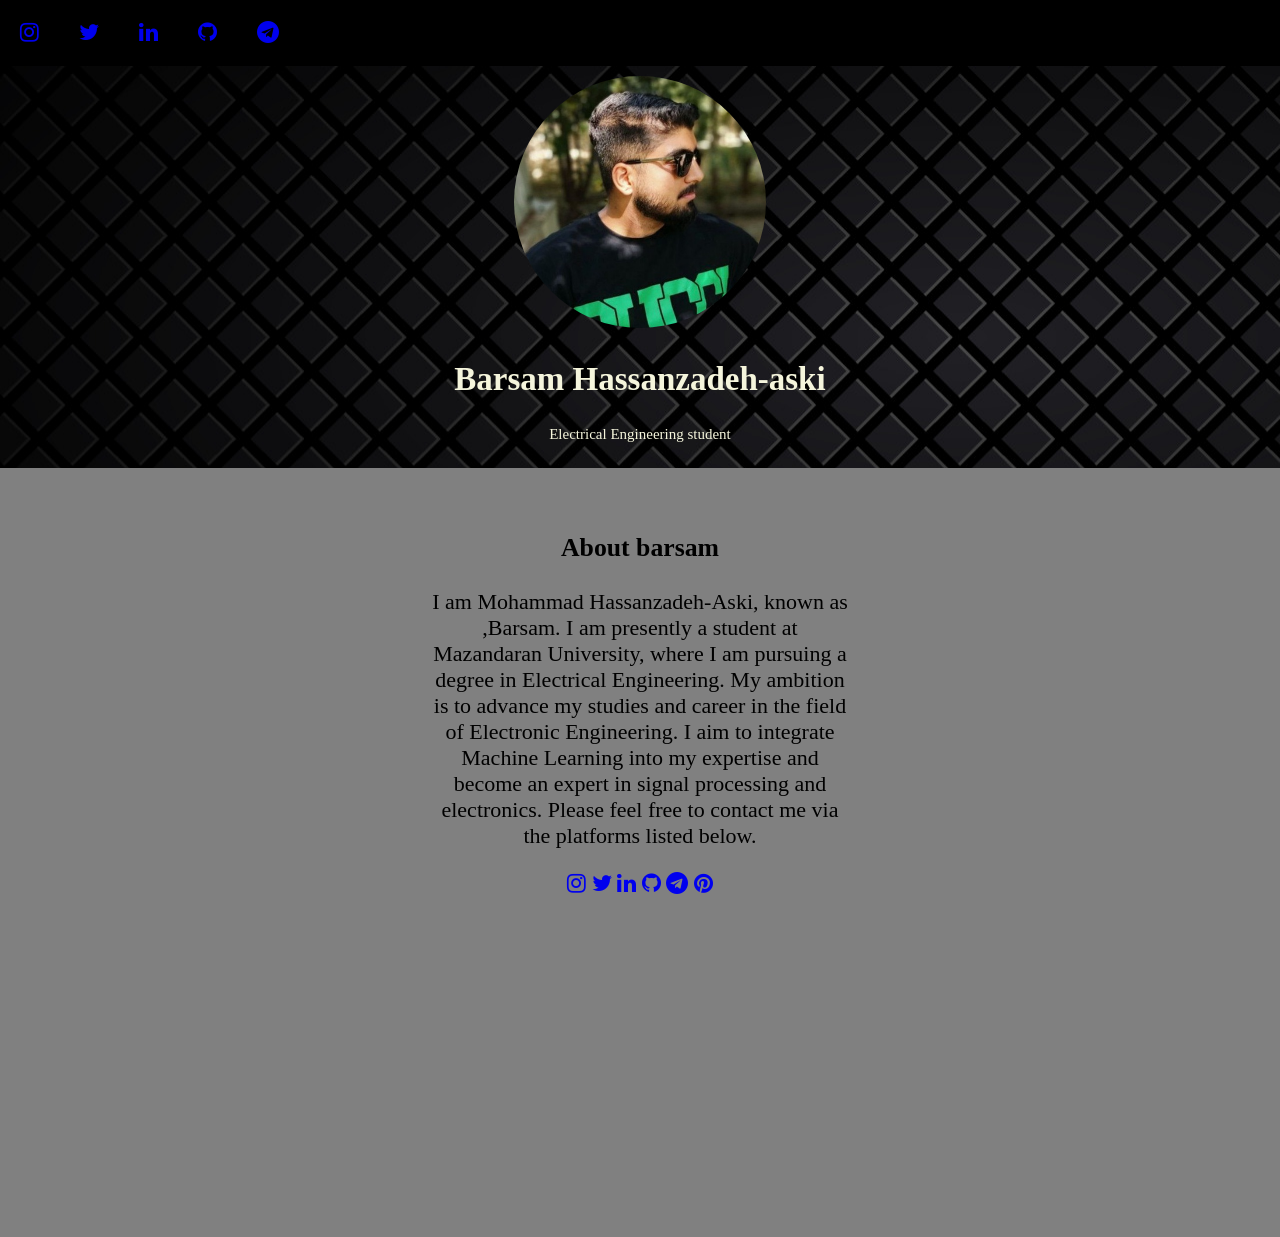
==== index.html @ d4b75e24 "ss ss" ====
<!DOCTYPE html>
<html lang="en">
<head>
    <link rel="icon" type="image/x-icon" href="icon3.jfif">
    <link rel="stylesheet" href="https://fonts.googleapis.com/css?family=Sofia">
    <link rel="stylesheet" href="https://cdnjs.cloudflare.com/ajax/libs/font-awesome/4.7.0/css/font-awesome.min.css">
    <link rel="stylesheet" href="index.css">
    <meta charset="UTF-8">
    <meta name="viewport" content="width=device-width, initial-scale=1.0">
    <title>Bwar3am</title>
</head>
<body>

    <div class="navbar">
        <a href="https://www.instagram.com/barsam.h.aski?utm_source=qr&igsh=MXZ0NzA5a3V0dzdvZQ=="><i class="fa fa-instagram"></i></a>
        <a href="https://x.com/AskiBarsam?t=YHmvBXJmdjPkg-HJ4dmlfQ&s=03"><i class="fa fa-twitter"></i></a>
        <a href="https://www.linkedin.com/in/barsam-hassanzadeh-askii?utm_source=share&utm_campaign=share_via&utm_content=profile&utm_medium=android_app"><i class="fa fa-linkedin"></i></a>
        <a href="https://github.com/Bwar3am"><i class="fa fa-github"></i></a>
        <a href=" https://t.me/Bwar3am"><i class="fa fa-telegram"></i></a>
        <a href=" https://t.me/Bwar3am"><i class="fa fa-gmail"></i></a>
    </div>
    
    <div class="header">
        <img src="Bwar3am.jpg" alt="">
        <div class="text">
            <h2>Barsam Hassanzadeh-aski</h2>
            <p>Electrical Engineering student
            </p>
            
        </div>
    </div>

    <div class="flex-container">
        <div>
            <h3>About barsam</h3>
        
            <p>I am Mohammad Hassanzadeh-Aski, known as ,Barsam. I am presently a student at Mazandaran University, where I am pursuing a degree in Electrical Engineering. My ambition is to advance my studies and career in the field of Electronic Engineering. I aim to integrate Machine Learning into my expertise and become an expert in signal processing and electronics. Please feel free to contact me via the platforms listed below.</p>
            
            <div>
                <a href="https://www.instagram.com/barsam.h.aski?utm_source=qr&igsh=MXZ0NzA5a3V0dzdvZQ=="><i class="fa fa-instagram"></i></a>
                <a href="https://x.com/AskiBarsam?t=YHmvBXJmdjPkg-HJ4dmlfQ&s=03"><i class="fa fa-twitter"></i></a>
                <a href="https://www.linkedin.com/in/barsam-hassanzadeh-askii?utm_source=share&utm_campaign=share_via&utm_content=profile&utm_medium=android_app"><i class="fa fa-linkedin"></i></a>
                <a href="https://github.com/Bwar3am"><i class="fa fa-github"></i></a>
                <a href=" https://t.me/Bwar3am"><i class="fa fa-telegram"></i></a>
                <a href=" https://t.me/Bwar3am"><i class="fa fa-pinterest"></i></a>
            </div>
        </div>
                   
    </div>


    <!-- <div class="footer">
        <div>
            <a href="https://www.instagram.com/barsam.h.aski?utm_source=qr&igsh=MXZ0NzA5a3V0dzdvZQ=="><i class="fa fa-instagram"></i></a>
            <a href="https://x.com/AskiBarsam?t=YHmvBXJmdjPkg-HJ4dmlfQ&s=03"><i class="fa fa-twitter"></i></a>
            <a href="https://www.linkedin.com/in/barsam-hassanzadeh-askii?utm_source=share&utm_campaign=share_via&utm_content=profile&utm_medium=android_app"><i class="fa fa-linkedin"></i></a>
            <a href="https://github.com/Bwar3am"><i class="fa fa-github"></i></a>
            <a href=" https://t.me/Bwar3am"><i class="fa fa-telegram"></i></a>
            <a href=" https://t.me/Bwar3am"><i class="fa fa-pinterest"></i></a>
        </div>
    </div> -->
   

 
</body>
</html>
---- index.css ----
* {
    box-sizing: border-box;
}

body {
    font-family: 'Bebas Neue';font-size: 22px;
    display: flex;
    margin: 0;
    flex-direction: column;
}

.navbar{
    display: flex;
    background-color: black;
}


.navbar a{
    padding: 20px;
}

.navbar a:hover{
    background-color:rgb(0, 8, 14);
    color: rgb(0, 255, 4);
}



.header{
    text-align: center;
    background-color: rgb(14, 14, 14);
    color: beige;
    padding: 10px;
    background-image: url("dark.jpg");
}

.header p{
    font-size: 15px;
}

.header img{
    border-radius: 50%;
    width: 20%;
}


.flex-container {

    flex: 100%;
    display: flex;
    justify-content: center;
    background-color: gray;
    padding-bottom: 300px;
}

.flex-container > div {
    margin: 40px;
    text-align: center;
    width: 33.33%;
    
    
}

/* .footer{
    text-align: center;
    background-color: black;
    color: antiquewhite;
    margin: 0;
    padding: 20px;

    
} 


.footer a{
    padding: 20px;
    margin: 0;
}


.footer a:hover{
    background-color:rgb(0, 8, 14);
    color: rgb(0, 255, 4);
} */
/* 
.footer {
    flex-direction: row;
    padding: 5px;
    text-align: center;
    background-color: black;

}

.footer h5{
    color: aliceblue;
} */

.footer{
    flex-direction: row-reverse;
}

.footer a:hover{
    background-color:rgb(0, 8, 14);
    color: rgb(0, 255, 4);
}

@media screen and (max-width: 700px) {
    .flex-container{   
      flex-direction: row;
    }
    .navbar a{
        padding:5px ;
    }

    .navbar{
        padding: 5px;
    }

    .flex-container p {
        font-size: 9px;
    }
    .flex-container h3{
        font-size: 11px;
    }
    .flex-container a{
        font-size: 7px;
    }
    .header h2{
        font-size: 10px;
    }
    .header p{
        font-size: 8px;
    }
    .navbar a{
        font-size: 7px;
    }
    .header img{
        background-size: auto;
    }



   

}
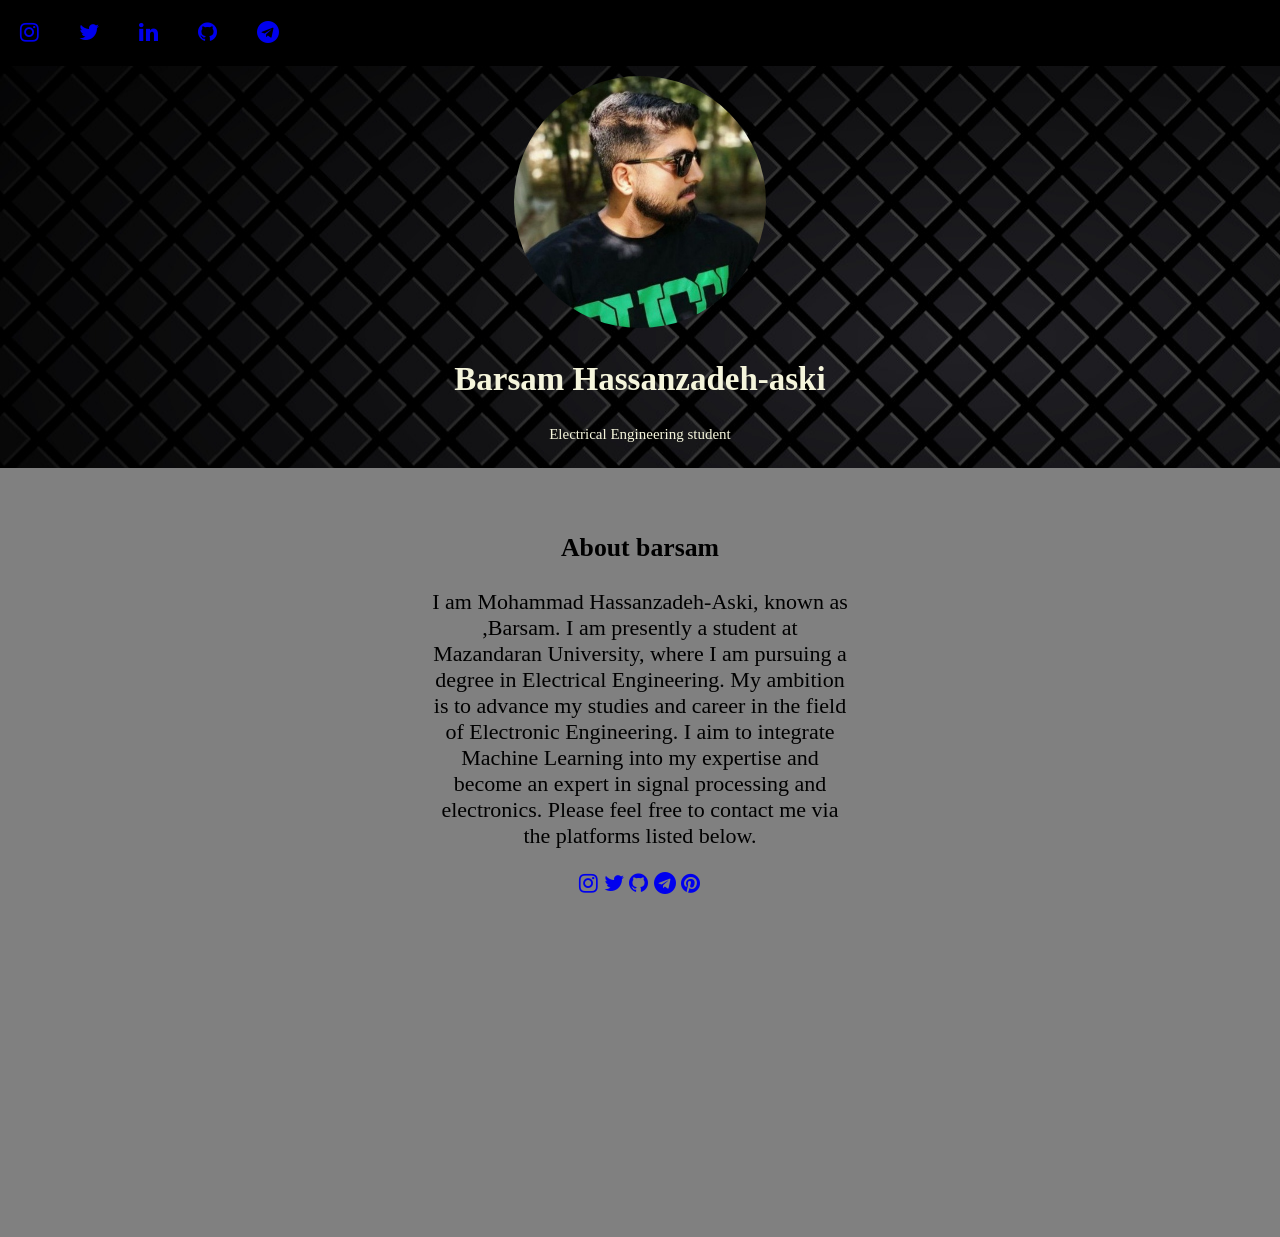
==== commit 23078fb1: "Update index.html" ====
--- a/index.html
+++ b/index.html
@@ -14,7 +14,7 @@
     <div class="navbar">
         <a href="https://www.instagram.com/barsam.h.aski?utm_source=qr&igsh=MXZ0NzA5a3V0dzdvZQ=="><i class="fa fa-instagram"></i></a>
         <a href="https://x.com/AskiBarsam?t=YHmvBXJmdjPkg-HJ4dmlfQ&s=03"><i class="fa fa-twitter"></i></a>
-        <a href="https://www.linkedin.com/in/barsam-hassanzadeh-askii?utm_source=share&utm_campaign=share_via&utm_content=profile&utm_medium=android_app"><i class="fa fa-linkedin"></i></a>
+        <a href="www.linkedin.com/in/barsam-hassanzadeh-askii"><i class="fa fa-linkedin"></i></a>
         <a href="https://github.com/Bwar3am"><i class="fa fa-github"></i></a>
         <a href=" https://t.me/Bwar3am"><i class="fa fa-telegram"></i></a>
         <a href=" https://t.me/Bwar3am"><i class="fa fa-gmail"></i></a>
@@ -39,7 +39,7 @@
             <div>
                 <a href="https://www.instagram.com/barsam.h.aski?utm_source=qr&igsh=MXZ0NzA5a3V0dzdvZQ=="><i class="fa fa-instagram"></i></a>
                 <a href="https://x.com/AskiBarsam?t=YHmvBXJmdjPkg-HJ4dmlfQ&s=03"><i class="fa fa-twitter"></i></a>
-                <a href="https://www.linkedin.com/in/barsam-hassanzadeh-askii?utm_source=share&utm_campaign=share_via&utm_content=profile&utm_medium=android_app"><i class="fa fa-linkedin"></i></a>
+                <a href="https://www.linkedin.com/in/barsam-hassanzadeh-askii><i class="fa fa-linkedin"></i></a>
                 <a href="https://github.com/Bwar3am"><i class="fa fa-github"></i></a>
                 <a href=" https://t.me/Bwar3am"><i class="fa fa-telegram"></i></a>
                 <a href=" https://t.me/Bwar3am"><i class="fa fa-pinterest"></i></a>
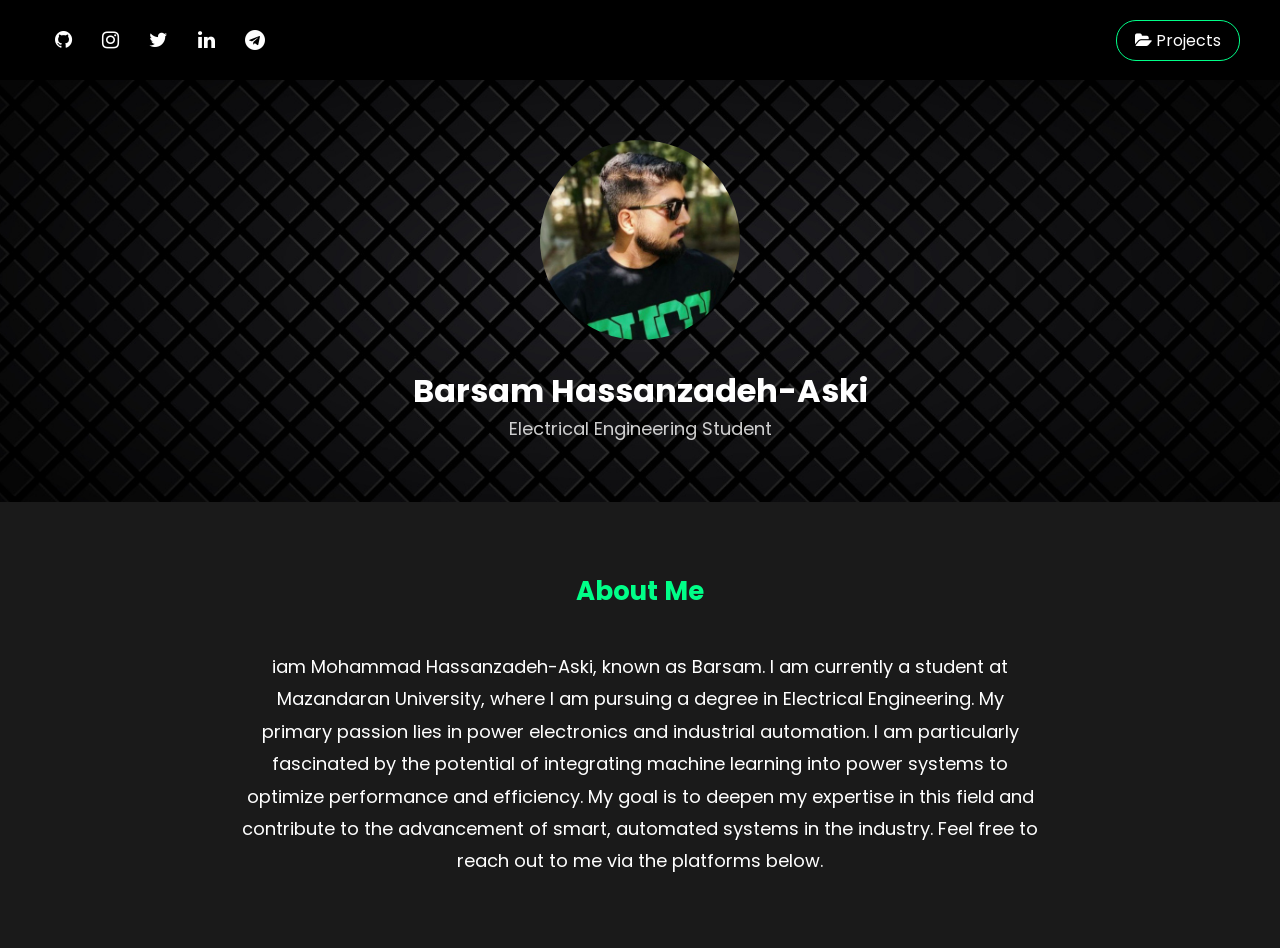
==== commit 2ed71d12: "the webpage was updated the webpage was updated" ====
--- a/index.html
+++ b/index.html
@@ -1,66 +1,61 @@
 <!DOCTYPE html>
 <html lang="en">
 <head>
-    <link rel="icon" type="image/x-icon" href="icon3.jfif">
-    <link rel="stylesheet" href="https://fonts.googleapis.com/css?family=Sofia">
+    <meta charset="UTF-8">
+    <title>Barsam | Portfolio</title>
+    <meta name="viewport" content="width=device-width, initial-scale=1.0">
+    <meta name="viewport" content="width=device-width, initial-scale=1.0">
+
+    <!-- Google Font -->
+    <link rel="stylesheet" href="https://fonts.googleapis.com/css?family=Poppins">
+
+    <!-- Font Awesome -->
     <link rel="stylesheet" href="https://cdnjs.cloudflare.com/ajax/libs/font-awesome/4.7.0/css/font-awesome.min.css">
-    <link rel="stylesheet" href="index.css">
-    <meta charset="UTF-8">
-    <meta name="viewport" content="width=device-width, initial-scale=1.0">
-    <title>Bwar3am</title>
+
+    <!-- CSS -->
+    <link rel="stylesheet" href="style.css">
 </head>
 <body>
 
+    <!-- Navbar -->
     <div class="navbar">
-        <a href="https://www.instagram.com/barsam.h.aski?utm_source=qr&igsh=MXZ0NzA5a3V0dzdvZQ=="><i class="fa fa-instagram"></i></a>
-        <a href="https://x.com/AskiBarsam?t=YHmvBXJmdjPkg-HJ4dmlfQ&s=03"><i class="fa fa-twitter"></i></a>
-        <a href="www.linkedin.com/in/barsam-hassanzadeh-askii"><i class="fa fa-linkedin"></i></a>
-        <a href="https://github.com/Bwar3am"><i class="fa fa-github"></i></a>
-        <a href=" https://t.me/Bwar3am"><i class="fa fa-telegram"></i></a>
-        <a href=" https://t.me/Bwar3am"><i class="fa fa-gmail"></i></a>
-    </div>
-    
-    <div class="header">
-        <img src="Bwar3am.jpg" alt="">
-        <div class="text">
-            <h2>Barsam Hassanzadeh-aski</h2>
-            <p>Electrical Engineering student
-            </p>
-            
+        <div class="nav-left">
+            <a href="https://github.com/Bwar3am"><i class="fa fa-github"></i></a>
+            <a href="https://www.instagram.com/barsam.h.aski"><i class="fa fa-instagram"></i></a>
+            <a href="https://x.com/AskiBarsam"><i class="fa fa-twitter"></i></a>
+            <a href="https://www.linkedin.com/in/barsam-hassanzadeh-askii"><i class="fa fa-linkedin"></i></a>
+            <a href="https://t.me/Bwar3am"><i class="fa fa-telegram"></i></a>
+        </div>
+
+        <!-- Projects Icon (سمت راست) -->
+        <div class="nav-right">
+            <a href="projects.html" class="projects-btn">
+                <i class="fa fa-folder-open"></i> Projects
+            </a>
         </div>
     </div>
 
-    <div class="flex-container">
-        <div>
-            <h3>About barsam</h3>
-        
-            <p>I am Mohammad Hassanzadeh-Aski, known as ,Barsam. I am presently a student at Mazandaran University, where I am pursuing a degree in Electrical Engineering. My ambition is to advance my studies and career in the field of Electronic Engineering. I aim to integrate Machine Learning into my expertise and become an expert in signal processing and electronics. Please feel free to contact me via the platforms listed below.</p>
-            
-            <div>
-                <a href="https://www.instagram.com/barsam.h.aski?utm_source=qr&igsh=MXZ0NzA5a3V0dzdvZQ=="><i class="fa fa-instagram"></i></a>
-                <a href="https://x.com/AskiBarsam?t=YHmvBXJmdjPkg-HJ4dmlfQ&s=03"><i class="fa fa-twitter"></i></a>
-                <a href="https://www.linkedin.com/in/barsam-hassanzadeh-askii><i class="fa fa-linkedin"></i></a>
-                <a href="https://github.com/Bwar3am"><i class="fa fa-github"></i></a>
-                <a href=" https://t.me/Bwar3am"><i class="fa fa-telegram"></i></a>
-                <a href=" https://t.me/Bwar3am"><i class="fa fa-pinterest"></i></a>
-            </div>
-        </div>
-                   
+    <!-- Header -->
+    <div class="header">
+        <img src="Bwar3am.jpg" alt="Barsam">
+        <h2>Barsam Hassanzadeh-Aski</h2>
+        <p>Electrical Engineering Student</p>
     </div>
 
+    <!-- About Section -->
+    <div class="about">
+        <h3>About Me</h3>
+        <p>
+            
 
-    <!-- <div class="footer">
-        <div>
-            <a href="https://www.instagram.com/barsam.h.aski?utm_source=qr&igsh=MXZ0NzA5a3V0dzdvZQ=="><i class="fa fa-instagram"></i></a>
-            <a href="https://x.com/AskiBarsam?t=YHmvBXJmdjPkg-HJ4dmlfQ&s=03"><i class="fa fa-twitter"></i></a>
-            <a href="https://www.linkedin.com/in/barsam-hassanzadeh-askii?utm_source=share&utm_campaign=share_via&utm_content=profile&utm_medium=android_app"><i class="fa fa-linkedin"></i></a>
-            <a href="https://github.com/Bwar3am"><i class="fa fa-github"></i></a>
-            <a href=" https://t.me/Bwar3am"><i class="fa fa-telegram"></i></a>
-            <a href=" https://t.me/Bwar3am"><i class="fa fa-pinterest"></i></a>
-        </div>
-    </div> -->
-   
 
- 
+         iam Mohammad Hassanzadeh-Aski, known as Barsam. I am currently a student at Mazandaran University, where I am pursuing a degree in Electrical Engineering. My primary passion lies in power electronics and industrial automation. I am particularly fascinated by the potential of integrating machine learning into power systems to optimize performance and efficiency. My goal is to deepen my expertise in this field and contribute to the advancement of smart, automated systems in the industry. Feel free to reach out to me via the platforms below.
+
+
+
+
+        </p>
+    </div>
+
 </body>
-</html>
+</html>
--- a/style.css
+++ b/style.css
@@ -0,0 +1,275 @@
+/* ================= GLOBAL RESET ================= */
+/* Remove default margins and paddings, set box-sizing to border-box for all elements */
+* {
+    box-sizing: border-box;
+    margin: 0;
+    padding: 0;
+}
+
+/* ================= BODY STYLES ================= */
+/* Set dark background and white text with Poppins font */
+body {
+    font-family: 'Poppins', sans-serif;
+    background-color: #111;
+    color: white;
+}
+
+/* ================= NAVBAR STYLES ================= */
+/* Flex container for navigation bar with black background */
+.navbar {
+    display: flex;
+    justify-content: space-between;
+    align-items: center;
+    background-color: #000;
+    padding: 15px 40px;
+    flex-wrap: wrap;
+}
+
+/* Left section of navbar - flex container for links */
+.nav-left {
+    display: flex;
+    flex-wrap: wrap;
+}
+
+/* Navbar link styles - white text with transition effect */
+.nav-left a {
+    color: white;
+    padding: 10px 15px;
+    font-size: 20px;
+    text-decoration: none;
+    transition: 0.3s;
+}
+
+/* Hover effect for navbar links - green color */
+.nav-left a:hover {
+    color: #00ff88;
+}
+
+/* Right section of navbar */
+.nav-right {
+    margin-top: 0;
+}
+
+/* Right navbar link styles - bordered button style */
+.nav-right a {
+    color: white;
+    text-decoration: none;
+    padding: 8px 18px;
+    border: 1px solid #00ff88;
+    border-radius: 20px;
+    transition: 0.3s;
+    font-size: 16px;
+}
+
+/* Hover effect for right navbar link - green background */
+.nav-right a:hover {
+    background-color: #00ff88;
+    color: black;
+}
+
+/* ================= HEADER STYLES ================= */
+/* Header section with background image */
+.header {
+    text-align: center;
+    padding: 60px 20px;
+    background-image: url("dark.jpg");
+    background-size: cover;
+    background-position: center;
+}
+
+/* Profile image in header - circular shape */
+.header img {
+    width: 200px;
+    border-radius: 50%;
+    margin-bottom: 20px;
+}
+
+/* Header title styles */
+.header h2 {
+    font-size: 32px;
+}
+
+/* Header paragraph styles */
+.header p {
+    font-size: 18px;
+    opacity: 0.8;
+}
+
+/* ================= ABOUT SECTION STYLES ================= */
+/* About section with dark background */
+.about {
+    padding: 70px 20px;
+    text-align: center;
+    background-color: #1a1a1a;
+}
+
+/* About section title with green color */
+.about h3 {
+    margin-bottom: 40px;  /* Increased margin for better spacing */
+    font-size: 26px;
+    color: #00ff88;
+}
+
+/* About section paragraph */
+.about p {
+    max-width: 800px;
+    margin: auto;
+    line-height: 1.8;
+    font-size: 18px;
+}
+
+/* ================= PROJECT CARDS STYLES ================= */
+/* Individual project card container */
+.project-card {
+    background-color: #222;
+    padding: 25px;
+    margin: 30px auto;  /* Increased margin for better spacing between cards */
+    border-radius: 15px;
+    max-width: 600px;
+    transition: 0.3s;
+}
+
+/* Hover effect for project cards - slight scale increase */
+.project-card:hover {
+    transform: scale(1.05);
+}
+
+/* Project card title with green color */
+.project-card h4 {
+    margin-bottom: 15px;
+    color: #00ff88;
+    font-size: 20px;
+}
+
+/* Project card paragraph */
+.project-card p {
+    font-size: 16px;
+    margin-bottom: 15px;
+}
+
+/* Project card link styles */
+.project-card a {
+    color: #00ff88;
+    text-decoration: none;
+    font-weight: bold;
+}
+
+/* ===================================================== */
+/* ==================== TABLET RESPONSIVE ============= */
+/* ===================================================== */
+@media (max-width: 992px) {
+
+    /* Adjust navbar padding for tablet */
+    .navbar {
+        padding: 15px 20px;
+    }
+
+    /* Smaller profile image for tablet */
+    .header img {
+        width: 160px;
+    }
+
+    /* Smaller header title for tablet */
+    .header h2 {
+        font-size: 26px;
+    }
+
+    /* Adjust about paragraph for tablet */
+    .about p {
+        font-size: 16px;
+        padding: 0 20px;
+    }
+
+    /* Project cards take 90% width on tablet */
+    .project-card {
+        width: 90%;
+    }
+}
+
+/* ===================================================== */
+/* ==================== MOBILE RESPONSIVE ============= */
+/* ===================================================== */
+@media (max-width: 600px) {
+
+    /* Stack navbar elements vertically on mobile */
+    .navbar {
+        flex-direction: column;
+        align-items: center;
+        text-align: center;
+    }
+
+    /* Center nav links on mobile */
+    .nav-left {
+        justify-content: center;
+        margin-bottom: 10px;
+    }
+
+    /* Smaller nav links on mobile */
+    .nav-left a {
+        font-size: 16px;
+        padding: 8px;
+    }
+
+    /* Adjust right nav margin on mobile */
+    .nav-right {
+        margin-top: 10px;
+    }
+
+    /* Smaller right nav button on mobile */
+    .nav-right a {
+        font-size: 14px;
+        padding: 6px 14px;
+    }
+
+    /* Adjust header padding for mobile */
+    .header {
+        padding: 40px 15px;
+    }
+
+    /* Smaller profile image for mobile */
+    .header img {
+        width: 120px;
+    }
+
+    /* Smaller header title for mobile */
+    .header h2 {
+        font-size: 20px;
+    }
+
+    /* Smaller header paragraph for mobile */
+    .header p {
+        font-size: 14px;
+    }
+
+    /* Adjust about section padding for mobile */
+    .about {
+        padding: 40px 15px;
+    }
+
+    /* Smaller about title for mobile */
+    .about h3 {
+        font-size: 20px;
+        margin-bottom: 30px;  /* Adjusted for mobile */
+    }
+
+    /* Smaller about paragraph for mobile */
+    .about p {
+        font-size: 14px;
+    }
+
+    /* Adjust project card padding for mobile */
+    .project-card {
+        padding: 20px;
+        margin: 20px auto;  /* Slightly smaller margin on mobile */
+    }
+
+    /* Smaller project card title for mobile */
+    .project-card h4 {
+        font-size: 16px;
+    }
+
+    /* Smaller project card paragraph for mobile */
+    .project-card p {
+        font-size: 14px;
+    }
+}
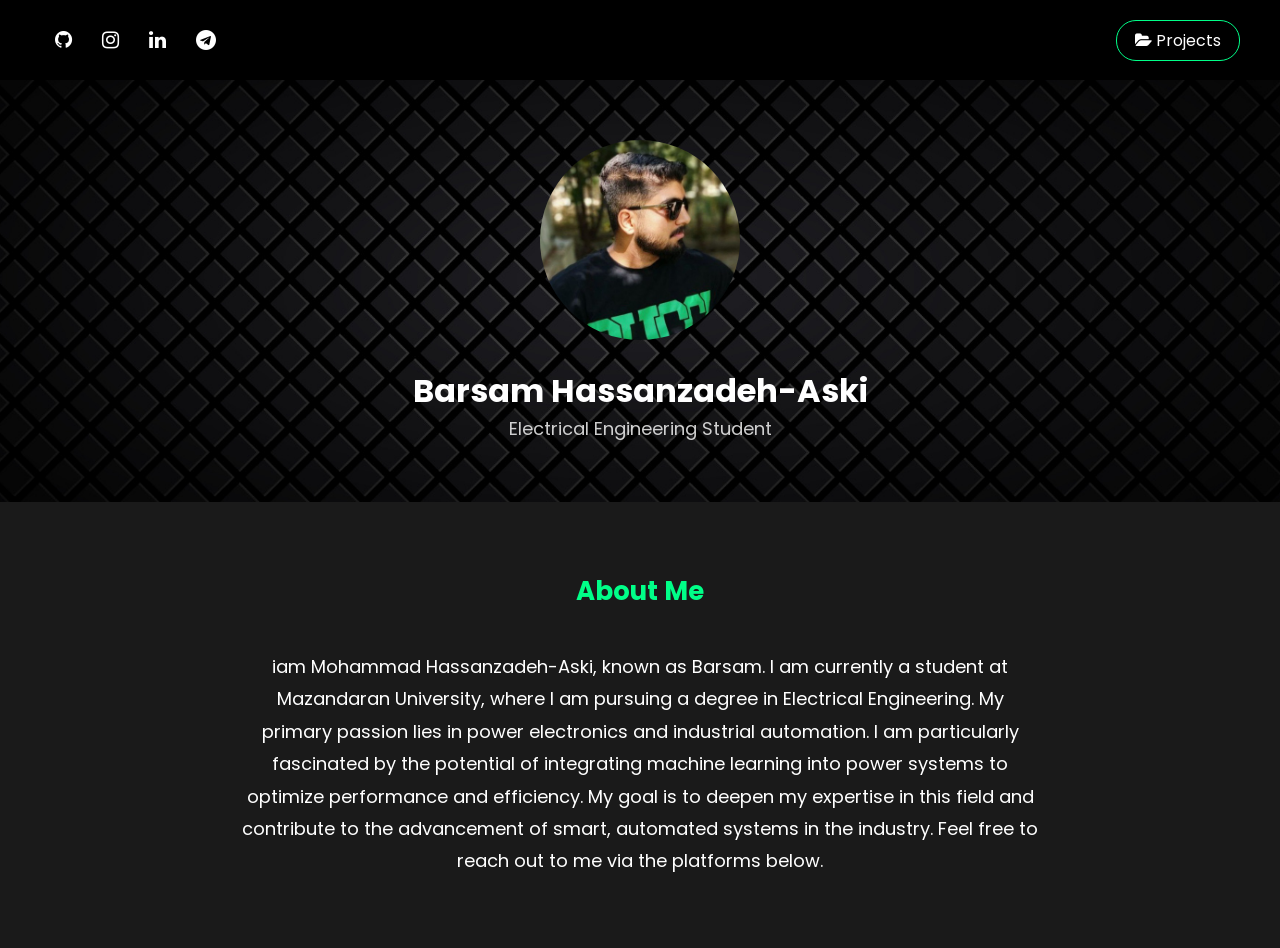
==== commit 5312a630: "Update index.html" ====
--- a/index.html
+++ b/index.html
@@ -22,7 +22,7 @@
         <div class="nav-left">
             <a href="https://github.com/Bwar3am"><i class="fa fa-github"></i></a>
             <a href="https://www.instagram.com/barsam.h.aski"><i class="fa fa-instagram"></i></a>
-            <a href="https://x.com/AskiBarsam"><i class="fa fa-twitter"></i></a>
+            <!-- <a href="https://x.com/AskiBarsam"><i class="fa fa-twitter"></i></a> -->
             <a href="https://www.linkedin.com/in/barsam-hassanzadeh-askii"><i class="fa fa-linkedin"></i></a>
             <a href="https://t.me/Bwar3am"><i class="fa fa-telegram"></i></a>
         </div>
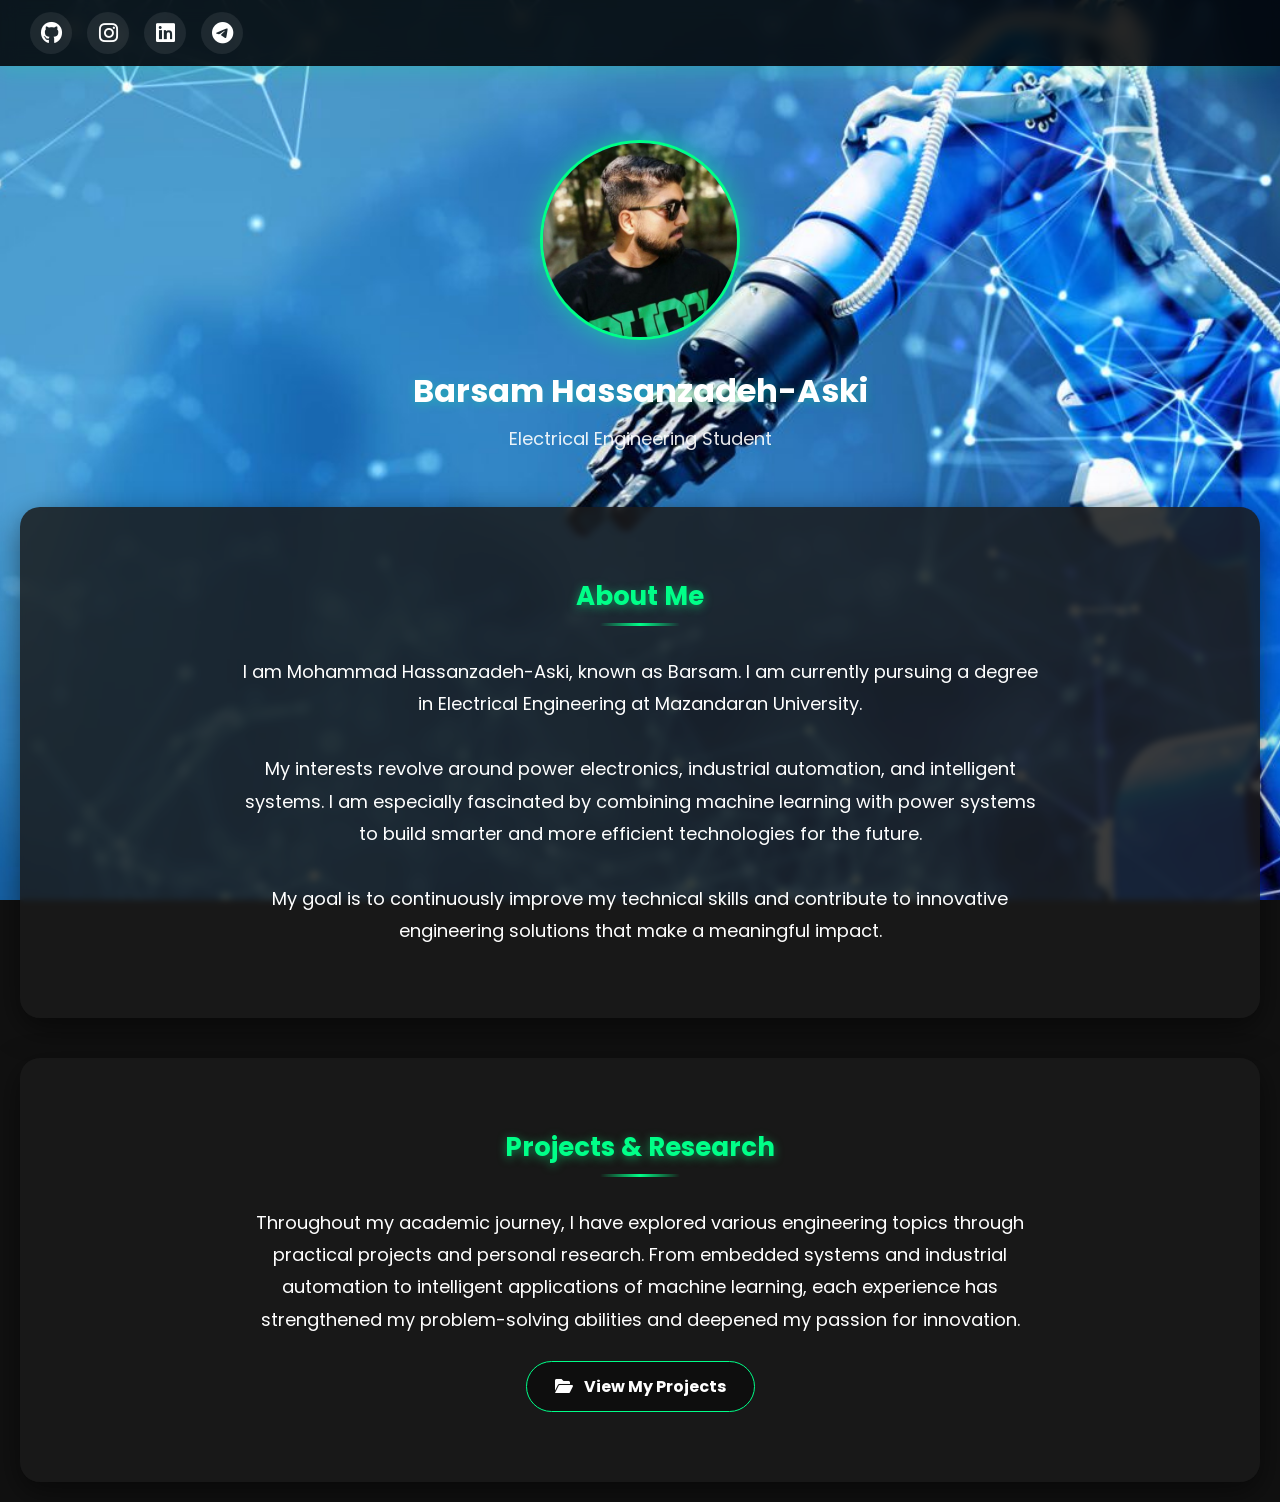
==== commit 0b06e7b0: "update update" ====
--- a/index.html
+++ b/index.html
@@ -2,42 +2,20 @@
 <html lang="en">
 <head>
     <meta charset="UTF-8">
-    <title>Barsam | Portfolio</title>
-    <meta name="viewport" content="width=device-width, initial-scale=1.0">
-    <meta name="viewport" content="width=device-width, initial-scale=1.0">
-
-    <!-- Google Font -->
-    <link rel="stylesheet" href="https://fonts.googleapis.com/css?family=Poppins">
-
-    <!-- Font Awesome -->
-    <link rel="stylesheet" href="https://cdnjs.cloudflare.com/ajax/libs/font-awesome/4.7.0/css/font-awesome.min.css">
-
-    <!-- CSS -->
+    <meta name="viewport" content="width=device-width, initial-scale=1.0, viewport-fit=cover">
+    <title>Barsam | Electrical Engineering Student</title>
+    <!-- Font Awesome Icons CDN -->
+    <link rel="stylesheet" href="https://cdnjs.cloudflare.com/ajax/libs/font-awesome/6.0.0-beta3/css/all.min.css">
+    <!-- Google Fonts Poppins -->
+    <link href="https://fonts.googleapis.com/css2?family=Poppins:wght@300;400;500;600;700;800&display=swap" rel="stylesheet">
+    <!-- External CSS -->
     <link rel="stylesheet" href="style.css">
 </head>
 <body>
 
-    <!-- Navbar -->
-    <div class="navbar">
-        <div class="nav-left">
-            <a href="https://github.com/Bwar3am"><i class="fa fa-github"></i></a>
-            <a href="https://www.instagram.com/barsam.h.aski"><i class="fa fa-instagram"></i></a>
-            <!-- <a href="https://x.com/AskiBarsam"><i class="fa fa-twitter"></i></a> -->
-            <a href="https://www.linkedin.com/in/barsam-hassanzadeh-askii"><i class="fa fa-linkedin"></i></a>
-            <a href="https://t.me/Bwar3am"><i class="fa fa-telegram"></i></a>
-        </div>
-
-        <!-- Projects Icon (سمت راست) -->
-        <div class="nav-right">
-            <a href="projects.html" class="projects-btn">
-                <i class="fa fa-folder-open"></i> Projects
-            </a>
-        </div>
-    </div>
-
-    <!-- Header -->
+    <!-- Header Section -->
     <div class="header">
-        <img src="Bwar3am.jpg" alt="Barsam">
+        <img src="Bwar3am.jpg" alt="Barsam Hassanzadeh-Aski Profile Picture">
         <h2>Barsam Hassanzadeh-Aski</h2>
         <p>Electrical Engineering Student</p>
     </div>
@@ -46,15 +24,55 @@
     <div class="about">
         <h3>About Me</h3>
         <p>
-            
+            I am Mohammad Hassanzadeh-Aski, known as Barsam.
+            I am currently pursuing a degree in Electrical Engineering
+            at Mazandaran University.
+            <br><br>
+            My interests revolve around power electronics,
+            industrial automation, and intelligent systems.
+            I am especially fascinated by combining machine learning
+            with power systems to build smarter and more efficient
+            technologies for the future.
+            <br><br>
+            My goal is to continuously improve my technical skills
+            and contribute to innovative engineering solutions
+            that make a meaningful impact.
+        </p>
+    </div>
 
+    <!-- Projects & Research Section -->
+    <div class="projects-section">
+        <h3>Projects & Research</h3>
+        <p>
+            Throughout my academic journey, I have explored various
+            engineering topics through practical projects and personal
+            research. From embedded systems and industrial automation
+            to intelligent applications of machine learning, each
+            experience has strengthened my problem-solving abilities
+            and deepened my passion for innovation.
+        </p>
+        <a href="projects.html" class="projects-btn">
+            <i class="fas fa-folder-open"></i>
+            View My Projects
+        </a>
+    </div>
 
-         iam Mohammad Hassanzadeh-Aski, known as Barsam. I am currently a student at Mazandaran University, where I am pursuing a degree in Electrical Engineering. My primary passion lies in power electronics and industrial automation. I am particularly fascinated by the potential of integrating machine learning into power systems to optimize performance and efficiency. My goal is to deepen my expertise in this field and contribute to the advancement of smart, automated systems in the industry. Feel free to reach out to me via the platforms below.
-
-
-
-
-        </p>
+    <!-- Navigation Bar - Fixed at top on desktop, at bottom on mobile/tablet (user scrolls to see it) -->
+    <div class="navbar">
+        <div class="nav-left">
+            <a href="https://github.com/Bwar3am" target="_blank" rel="noopener noreferrer">
+                <i class="fab fa-github"></i>
+            </a>
+            <a href="https://www.instagram.com/barsam.h.aski" target="_blank" rel="noopener noreferrer">
+                <i class="fab fa-instagram"></i>
+            </a>
+            <a href="https://www.linkedin.com/in/barsam-hassanzadeh-askii" target="_blank" rel="noopener noreferrer">
+                <i class="fab fa-linkedin"></i>
+            </a>
+            <a href="https://t.me/Bwar3am" target="_blank" rel="noopener noreferrer">
+                <i class="fab fa-telegram"></i>
+            </a>
+        </div>
     </div>
 
 </body>
--- a/style.css
+++ b/style.css
@@ -7,107 +7,151 @@
 }
 
 /* ================= BODY STYLES ================= */
-/* Set dark background and white text with Poppins font */
+/* Set background image and text styles */
 body {
     font-family: 'Poppins', sans-serif;
-    background-color: #111;
+    background-image: url("modern.jpg");  /* Background image for the page */
+    background-size: cover;               /* Image covers the entire page */
+    background-position: center;          /* Center the image */
+    background-attachment: fixed;         /* Image stays fixed while scrolling */
+    background-color: #111;               /* Fallback color if image fails to load */
     color: white;
-}
-
-/* ================= NAVBAR STYLES ================= */
-/* Flex container for navigation bar with black background */
+    min-height: 100vh;                    /* Minimum height of the page */
+    display: flex;
+    flex-direction: column;
+}
+
+/* ================= DESKTOP NAVBAR STYLES (Default - for screens > 992px) ================= */
+/* Desktop: Fixed at top, aligned to left */
 .navbar {
     display: flex;
-    justify-content: space-between;
+    justify-content: flex-start;          /* Align content to the LEFT on desktop */
     align-items: center;
-    background-color: #000;
-    padding: 15px 40px;
-    flex-wrap: wrap;
-}
-
-/* Left section of navbar - flex container for links */
+    background-color: rgba(0, 0, 0, 0.85);        /* Semi-transparent black */
+    padding: 12px 30px;
+    backdrop-filter: blur(8px);                    /* Adds blur effect behind navbar */
+    box-shadow: 0 4px 20px rgba(0, 255, 136, 0.2); /* Green glow effect */
+    position: fixed;                               /* Fixed position for desktop */
+    top: 0;                                        /* Stick to top */
+    left: 0;
+    width: 100%;
+    z-index: 1000;                                 /* Stay above all content */
+}
+
+/* Left section of navbar - flex container for social links */
 .nav-left {
     display: flex;
     flex-wrap: wrap;
-}
-
-/* Navbar link styles - white text with transition effect */
+    align-items: center;
+    justify-content: flex-start;          /* Keep social icons to the left */
+    gap: 15px;
+}
+
+/* Social icon link styles for desktop */
 .nav-left a {
     color: white;
-    padding: 10px 15px;
-    font-size: 20px;
+    font-size: 22px;
     text-decoration: none;
     transition: 0.3s;
-}
-
-/* Hover effect for navbar links - green color */
+    display: inline-flex;
+    align-items: center;
+    justify-content: center;
+    width: 42px;
+    height: 42px;
+    border-radius: 50%;
+    background-color: rgba(255, 255, 255, 0.08);
+    transition: all 0.3s ease;
+}
+
+/* Hover effect for social links on desktop */
 .nav-left a:hover {
     color: #00ff88;
-}
-
-/* Right section of navbar */
-.nav-right {
-    margin-top: 0;
-}
-
-/* Right navbar link styles - bordered button style */
-.nav-right a {
-    color: white;
-    text-decoration: none;
-    padding: 8px 18px;
-    border: 1px solid #00ff88;
-    border-radius: 20px;
-    transition: 0.3s;
-    font-size: 16px;
-}
-
-/* Hover effect for right navbar link - green background */
-.nav-right a:hover {
-    background-color: #00ff88;
-    color: black;
+    background-color: rgba(0, 255, 136, 0.2);
+    transform: translateY(-3px);
+    box-shadow: 0 5px 15px rgba(0, 255, 136, 0.3);
+}
+
+/* Active/click effect */
+.nav-left a:active {
+    transform: translateY(0);
+}
+
+/* Hide the credit text on desktop (only shows on mobile/tablet) */
+.navbar::after {
+    display: none;
+}
+
+/* ================= PADDING FOR FIXED NAVBAR (DESKTOP ONLY) ================= */
+/* Add padding to header top so content doesn't hide under fixed navbar */
+.header {
+    margin-top: 80px;  /* Push content below fixed navbar on desktop */
 }
 
 /* ================= HEADER STYLES ================= */
-/* Header section with background image */
+/* Header section */
 .header {
     text-align: center;
-    padding: 60px 20px;
-    background-image: url("dark.jpg");
-    background-size: cover;
-    background-position: center;
+    padding: 60px 20px 30px 20px;
 }
 
 /* Profile image in header - circular shape */
 .header img {
     width: 200px;
+    height: 200px;
     border-radius: 50%;
     margin-bottom: 20px;
+    border: 3px solid #00ff88;                     /* Green border around profile */
+    box-shadow: 0 0 25px rgba(0, 255, 136, 0.5);    /* Glowing effect */
+    object-fit: cover;
 }
 
 /* Header title styles */
 .header h2 {
     font-size: 32px;
+    text-shadow: 0 2px 10px rgba(0, 255, 136, 0.3); /* Text glow */
+    margin-bottom: 10px;
 }
 
 /* Header paragraph styles */
 .header p {
     font-size: 18px;
-    opacity: 0.8;
+    opacity: 0.9;
+    margin: 5px 0;
 }
 
 /* ================= ABOUT SECTION STYLES ================= */
-/* About section with dark background */
+/* About section with semi-transparent dark background */
 .about {
     padding: 70px 20px;
     text-align: center;
-    background-color: #1a1a1a;
+    background-color: rgba(26, 26, 26, 0.85);    /* Semi-transparent dark background */
+    margin: 20px;                                 /* Adds space around the section */
+    border-radius: 20px;                          /* Rounded corners */
+    backdrop-filter: blur(3px);                   /* Adds slight blur effect */
+    box-shadow: 0 10px 30px rgba(0, 0, 0, 0.5);    /* Shadow for depth */
 }
 
 /* About section title with green color */
 .about h3 {
-    margin-bottom: 40px;  /* Increased margin for better spacing */
+    margin-bottom: 40px;
     font-size: 26px;
     color: #00ff88;
+    text-shadow: 0 2px 10px rgba(0, 255, 136, 0.5); /* Glowing text */
+    position: relative;
+    display: inline-block;
+}
+
+/* Decorative line under title */
+.about h3::after {
+    content: '';
+    position: absolute;
+    bottom: -10px;
+    left: 50%;
+    transform: translateX(-50%);
+    width: 80px;
+    height: 3px;
+    background: linear-gradient(90deg, transparent, #00ff88, transparent);
+    border-radius: 3px;
 }
 
 /* About section paragraph */
@@ -118,158 +162,276 @@
     font-size: 18px;
 }
 
-/* ================= PROJECT CARDS STYLES ================= */
-/* Individual project card container */
-.project-card {
-    background-color: #222;
-    padding: 25px;
-    margin: 30px auto;  /* Increased margin for better spacing between cards */
-    border-radius: 15px;
-    max-width: 600px;
+/* ================= PROJECTS SECTION STYLES ================= */
+/* Projects section - now SAME SIZE as About section */
+.projects-section {
+    max-width: none;                      /* Remove max-width restriction */
+    width: auto;                          /* Full width like about section */
+    margin: 20px;                         /* Same margin as about section */
+    padding: 70px 20px;                   /* Same padding as about section */
+    text-align: center;
+    background-color: rgba(26, 26, 26, 0.85);
+    border-radius: 20px;
+    backdrop-filter: blur(3px);
+    box-shadow: 0 10px 30px rgba(0, 0, 0, 0.5);
+    margin-bottom: 20px;
+}
+
+.projects-section h3 {
+    margin-bottom: 40px;
+    font-size: 26px;
+    color: #00ff88;
+    text-shadow: 0 2px 10px rgba(0, 255, 136, 0.5);
+    position: relative;
+    display: inline-block;
+}
+
+.projects-section h3::after {
+    content: '';
+    position: absolute;
+    bottom: -10px;
+    left: 50%;
+    transform: translateX(-50%);
+    width: 80px;
+    height: 3px;
+    background: linear-gradient(90deg, transparent, #00ff88, transparent);
+    border-radius: 3px;
+}
+
+.projects-section p {
+    max-width: 800px;                     /* Same max-width as about paragraph */
+    margin: 0 auto 25px auto;             /* Centered with bottom margin */
+    line-height: 1.8;
+    font-size: 18px;
+}
+
+/* Projects button styles */
+.projects-section .projects-btn {
+    display: inline-block;
+    color: white;
+    text-decoration: none;
+    padding: 12px 28px;
+    border: 1px solid #00ff88;
+    border-radius: 30px;
+    background-color: rgba(0, 0, 0, 0.4);
     transition: 0.3s;
-}
-
-/* Hover effect for project cards - slight scale increase */
-.project-card:hover {
-    transform: scale(1.05);
-}
-
-/* Project card title with green color */
-.project-card h4 {
-    margin-bottom: 15px;
-    color: #00ff88;
-    font-size: 20px;
-}
-
-/* Project card paragraph */
-.project-card p {
+    font-weight: bold;
     font-size: 16px;
-    margin-bottom: 15px;
-}
-
-/* Project card link styles */
-.project-card a {
-    color: #00ff88;
-    text-decoration: none;
-    font-weight: bold;
-}
-
-/* ===================================================== */
-/* ==================== TABLET RESPONSIVE ============= */
-/* ===================================================== */
+    cursor: pointer;
+}
+
+.projects-section .projects-btn i {
+    margin-right: 8px;
+}
+
+.projects-section .projects-btn:hover {
+    background-color: #00ff88;
+    color: black;
+    box-shadow: 0 0 18px #00ff88;
+    transform: translateY(-2px);
+}
+
+.projects-section .projects-btn:active {
+    transform: translateY(0);
+}
+
+/* ================= TABLET RESPONSIVE (max-width: 992px) ================= */
+/* On tablet: navbar moves to BOTTOM (not fixed, user scrolls to see it) */
 @media (max-width: 992px) {
-
-    /* Adjust navbar padding for tablet */
+    /* Make body a flex column to push navbar to bottom */
+    body {
+        display: flex;
+        flex-direction: column;
+        min-height: 100vh;
+    }
+    
+    /* Push navbar to the bottom using margin-top auto */
     .navbar {
-        padding: 15px 20px;
-    }
-
-    /* Smaller profile image for tablet */
+        margin-top: auto;                 /* Pushes navbar to bottom of page */
+        position: relative;               /* Not fixed anymore */
+        top: auto;
+        left: auto;
+        width: 100%;
+        display: flex;
+        flex-direction: column;           /* Stack items vertically */
+        justify-content: center;
+        align-items: center;
+        padding: 12px 15px;
+        background-color: rgba(0, 0, 0, 0.9);
+        border-radius: 0;
+        box-shadow: 0 -2px 15px rgba(0, 255, 136, 0.1);
+    }
+    
+    /* Center the social icons */
+    .nav-left {
+        justify-content: center;
+        width: 100%;
+        gap: 20px;
+    }
+    
+    /* Slightly larger icons for easier touch on tablet */
+    .nav-left a {
+        width: 48px;
+        height: 48px;
+        font-size: 24px;
+    }
+    
+    /* Show credit text below icons for tablet */
+    .navbar::after {
+        display: block;                   /* Show the credit text */
+        content: "🔥 Made with passion by me";
+        width: 100%;
+        text-align: center;
+        font-size: 11px;
+        opacity: 0.7;
+        margin-top: 8px;
+        color: #00ff88;
+        letter-spacing: 0.5px;
+    }
+    
+    /* Remove the top margin from header since navbar is no longer fixed at top */
+    .header {
+        margin-top: 0;
+    }
+    
+    /* Adjust profile image for tablet */
     .header img {
         width: 160px;
-    }
-
-    /* Smaller header title for tablet */
+        height: 160px;
+    }
+    
     .header h2 {
-        font-size: 26px;
-    }
-
-    /* Adjust about paragraph for tablet */
-    .about p {
+        font-size: 28px;
+    }
+    
+    /* Adjust spacing for sections */
+    .about, .projects-section {
+        margin: 15px;
+        padding: 50px 15px;
+    }
+    
+    .about p, .projects-section p {
         font-size: 16px;
-        padding: 0 20px;
-    }
-
-    /* Project cards take 90% width on tablet */
-    .project-card {
-        width: 90%;
-    }
-}
-
-/* ===================================================== */
-/* ==================== MOBILE RESPONSIVE ============= */
-/* ===================================================== */
+    }
+}
+
+/* ================= MOBILE RESPONSIVE (max-width: 600px) ================= */
+/* On mobile: navbar at BOTTOM, compact design, user scrolls to see it */
 @media (max-width: 600px) {
-
-    /* Stack navbar elements vertically on mobile */
+    /* Keep navbar at bottom via flex */
+    body {
+        display: flex;
+        flex-direction: column;
+        min-height: 100vh;
+    }
+    
     .navbar {
-        flex-direction: column;
-        align-items: center;
-        text-align: center;
-    }
-
-    /* Center nav links on mobile */
+        margin-top: auto;                 /* Keeps navbar at bottom */
+        padding: 10px 12px;
+        border-radius: 12px 12px 0 0;    /* Slightly rounded top corners */
+        width: 100%;                      /* Full width */
+        background-color: rgba(0, 0, 0, 0.92);
+    }
+    
+    /* Center icons with smaller gap */
     .nav-left {
-        justify-content: center;
-        margin-bottom: 10px;
-    }
-
-    /* Smaller nav links on mobile */
+        gap: 12px;
+    }
+    
+    /* Smaller icon buttons for mobile - more compact */
     .nav-left a {
-        font-size: 16px;
-        padding: 8px;
-    }
-
-    /* Adjust right nav margin on mobile */
-    .nav-right {
-        margin-top: 10px;
-    }
-
-    /* Smaller right nav button on mobile */
-    .nav-right a {
-        font-size: 14px;
-        padding: 6px 14px;
-    }
-
-    /* Adjust header padding for mobile */
+        width: 38px;
+        height: 38px;
+        font-size: 18px;
+    }
+    
+    /* Smaller credit text for mobile */
+    .navbar::after {
+        font-size: 9px;
+        margin-top: 5px;
+        content: "🔥 Made with passion by me";
+    }
+    
+    /* Header adjustments for mobile */
     .header {
-        padding: 40px 15px;
-    }
-
-    /* Smaller profile image for mobile */
+        padding: 30px 15px 20px 15px;
+    }
+    
     .header img {
         width: 120px;
-    }
-
-    /* Smaller header title for mobile */
+        height: 120px;
+    }
+    
     .header h2 {
         font-size: 20px;
     }
-
-    /* Smaller header paragraph for mobile */
+    
     .header p {
         font-size: 14px;
     }
-
-    /* Adjust about section padding for mobile */
+    
+    /* About section adjustments for mobile */
     .about {
-        padding: 40px 15px;
-    }
-
-    /* Smaller about title for mobile */
+        padding: 35px 15px;
+        margin: 10px;
+    }
+    
     .about h3 {
         font-size: 20px;
-        margin-bottom: 30px;  /* Adjusted for mobile */
-    }
-
-    /* Smaller about paragraph for mobile */
+        margin-bottom: 30px;
+    }
+    
     .about p {
         font-size: 14px;
-    }
-
-    /* Adjust project card padding for mobile */
-    .project-card {
-        padding: 20px;
-        margin: 20px auto;  /* Slightly smaller margin on mobile */
-    }
-
-    /* Smaller project card title for mobile */
-    .project-card h4 {
+        line-height: 1.6;
+    }
+    
+    /* Projects section - SAME SIZE as about on mobile */
+    .projects-section {
+        padding: 35px 15px;               /* Same as about section */
+        margin: 10px;                     /* Same as about section */
+        margin-bottom: 10px;
+    }
+    
+    .projects-section h3 {
+        font-size: 20px;
+        margin-bottom: 30px;
+    }
+    
+    .projects-section p {
+        font-size: 14px;
+        line-height: 1.6;
+    }
+    
+    /* Smaller button for mobile */
+    .projects-btn {
+        padding: 8px 20px;
+        font-size: 13px;
+    }
+}
+
+/* ================= EXTRA SMALL MOBILE (max-width: 400px) ================= */
+@media (max-width: 400px) {
+    .nav-left {
+        gap: 8px;
+    }
+    
+    .nav-left a {
+        width: 34px;
+        height: 34px;
         font-size: 16px;
     }
-
-    /* Smaller project card paragraph for mobile */
-    .project-card p {
-        font-size: 14px;
+    
+    .navbar::after {
+        font-size: 8px;
+        margin-top: 4px;
+    }
+    
+    .about h3, .projects-section h3 {
+        font-size: 18px;
+    }
+    
+    .about, .projects-section {
+        padding: 30px 12px;
     }
 }
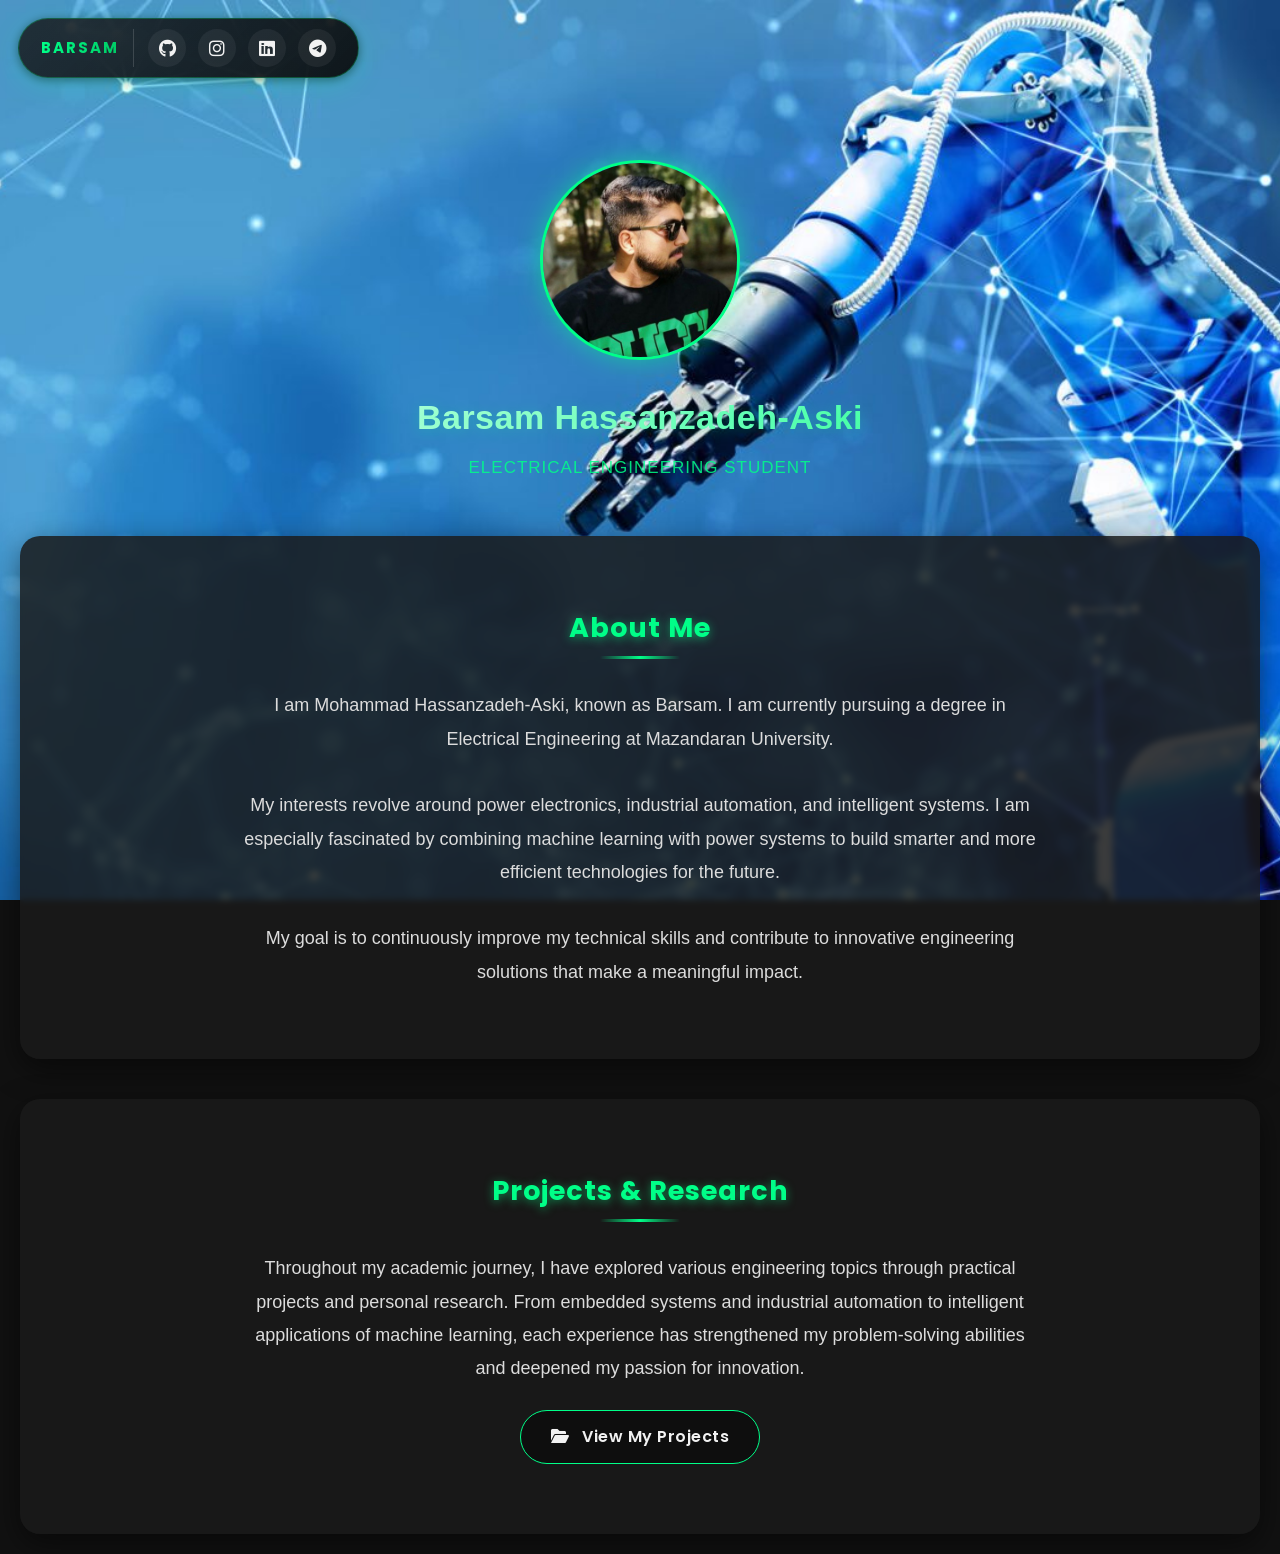
==== commit 1761de4c: "fixing ui fixing ui" ====
--- a/index.html
+++ b/index.html
@@ -12,14 +12,12 @@
     <link rel="stylesheet" href="style.css">
 </head>
 <body>
-
     <!-- Header Section -->
     <div class="header">
         <img src="Bwar3am.jpg" alt="Barsam Hassanzadeh-Aski Profile Picture">
         <h2>Barsam Hassanzadeh-Aski</h2>
         <p>Electrical Engineering Student</p>
     </div>
-
     <!-- About Section -->
     <div class="about">
         <h3>About Me</h3>
@@ -39,7 +37,6 @@
             that make a meaningful impact.
         </p>
     </div>
-
     <!-- Projects & Research Section -->
     <div class="projects-section">
         <h3>Projects & Research</h3>
@@ -56,7 +53,6 @@
             View My Projects
         </a>
     </div>
-
     <!-- Navigation Bar - Fixed at top on desktop, at bottom on mobile/tablet (user scrolls to see it) -->
     <div class="navbar">
         <div class="nav-left">
@@ -74,6 +70,5 @@
             </a>
         </div>
     </div>
-
 </body>
-</html>+</html> 
--- a/style.css
+++ b/style.css
@@ -1,5 +1,4 @@
 /* ================= GLOBAL RESET ================= */
-/* Remove default margins and paddings, set box-sizing to border-box for all elements */
 * {
     box-sizing: border-box;
     margin: 0;
@@ -7,141 +6,168 @@
 }
 
 /* ================= BODY STYLES ================= */
-/* Set background image and text styles */
 body {
     font-family: 'Poppins', sans-serif;
-    background-image: url("modern.jpg");  /* Background image for the page */
-    background-size: cover;               /* Image covers the entire page */
-    background-position: center;          /* Center the image */
-    background-attachment: fixed;         /* Image stays fixed while scrolling */
-    background-color: #111;               /* Fallback color if image fails to load */
-    color: white;
-    min-height: 100vh;                    /* Minimum height of the page */
+    background-image: url("modern.jpg");
+    background-size: cover;
+    background-position: center;
+    background-attachment: fixed;
+    background-color: #111;
+    color: #f2f2f2;
+    min-height: 100vh;
     display: flex;
     flex-direction: column;
-}
-
-/* ================= DESKTOP NAVBAR STYLES (Default - for screens > 992px) ================= */
-/* Desktop: Fixed at top, aligned to left */
+    line-height: 1.6;
+}
+
+/* ===================================================== */
+/* ================= NAVBAR (DESKTOP) =================== */
+/* A floating glass pill anchored top-left, with a brand   */
+/* mark (added via ::before, no HTML changes needed) and    */
+/* a divider separating it from the social icons.           */
+/* ===================================================== */
 .navbar {
+    position: fixed;
+    top: 18px;
+    left: 18px;
     display: flex;
-    justify-content: flex-start;          /* Align content to the LEFT on desktop */
     align-items: center;
-    background-color: rgba(0, 0, 0, 0.85);        /* Semi-transparent black */
-    padding: 12px 30px;
-    backdrop-filter: blur(8px);                    /* Adds blur effect behind navbar */
-    box-shadow: 0 4px 20px rgba(0, 255, 136, 0.2); /* Green glow effect */
-    position: fixed;                               /* Fixed position for desktop */
-    top: 0;                                        /* Stick to top */
-    left: 0;
-    width: 100%;
-    z-index: 1000;                                 /* Stay above all content */
-}
-
-/* Left section of navbar - flex container for social links */
+    gap: 14px;
+    padding: 10px 22px;
+    background: linear-gradient(135deg, rgba(22, 22, 22, 0.8), rgba(8, 8, 8, 0.9));
+    border: 1px solid rgba(0, 255, 136, 0.25);
+    border-radius: 50px;
+    backdrop-filter: blur(14px);
+    box-shadow:
+        0 8px 28px rgba(0, 255, 136, 0.18),
+        0 2px 10px rgba(0, 0, 0, 0.45);
+    z-index: 1000;
+    transition: box-shadow 0.3s ease, border-color 0.3s ease;
+}
+
+.navbar:hover {
+    border-color: rgba(0, 255, 136, 0.5);
+    box-shadow:
+        0 10px 32px rgba(0, 255, 136, 0.28),
+        0 2px 10px rgba(0, 0, 0, 0.45);
+}
+
+/* Brand mark, generated purely with CSS so the markup stays untouched */
+.navbar::before {
+    content: "BARSAM";
+    font-weight: 700;
+    font-size: 15px;
+    letter-spacing: 2px;
+    background: linear-gradient(90deg, #00ff88, #00cc66);
+    -webkit-background-clip: text;
+    background-clip: text;
+    color: transparent;
+    white-space: nowrap;
+}
+
+/* Divider between the brand mark and the social icons */
 .nav-left {
     display: flex;
     flex-wrap: wrap;
     align-items: center;
-    justify-content: flex-start;          /* Keep social icons to the left */
-    gap: 15px;
-}
-
-/* Social icon link styles for desktop */
+    justify-content: flex-start;
+    gap: 12px;
+    padding-left: 14px;
+    border-left: 1px solid rgba(255, 255, 255, 0.15);
+}
+
 .nav-left a {
-    color: white;
-    font-size: 22px;
+    color: #f2f2f2;
+    font-size: 18px;
     text-decoration: none;
-    transition: 0.3s;
     display: inline-flex;
     align-items: center;
     justify-content: center;
-    width: 42px;
-    height: 42px;
+    width: 38px;
+    height: 38px;
     border-radius: 50%;
-    background-color: rgba(255, 255, 255, 0.08);
-    transition: all 0.3s ease;
-}
-
-/* Hover effect for social links on desktop */
+    background-color: rgba(255, 255, 255, 0.06);
+    transition: all 0.25s ease;
+}
+
 .nav-left a:hover {
     color: #00ff88;
-    background-color: rgba(0, 255, 136, 0.2);
+    background-color: rgba(0, 255, 136, 0.18);
     transform: translateY(-3px);
     box-shadow: 0 5px 15px rgba(0, 255, 136, 0.3);
 }
 
-/* Active/click effect */
 .nav-left a:active {
     transform: translateY(0);
 }
 
-/* Hide the credit text on desktop (only shows on mobile/tablet) */
+/* Credit text only appears on tablet/mobile, stacked under the icons */
 .navbar::after {
+    content: "Made with passion by Barsam \00A9 2026";
     display: none;
 }
 
-/* ================= PADDING FOR FIXED NAVBAR (DESKTOP ONLY) ================= */
-/* Add padding to header top so content doesn't hide under fixed navbar */
-.header {
-    margin-top: 80px;  /* Push content below fixed navbar on desktop */
-}
-
 /* ================= HEADER STYLES ================= */
-/* Header section */
 .header {
     text-align: center;
     padding: 60px 20px 30px 20px;
-}
-
-/* Profile image in header - circular shape */
+    margin-top: 100px; /* clearance for the floating navbar */
+}
+
 .header img {
     width: 200px;
     height: 200px;
     border-radius: 50%;
-    margin-bottom: 20px;
-    border: 3px solid #00ff88;                     /* Green border around profile */
-    box-shadow: 0 0 25px rgba(0, 255, 136, 0.5);    /* Glowing effect */
+    margin-bottom: 22px;
+    border: 3px solid #00ff88;
+    box-shadow: 0 0 25px rgba(0, 255, 136, 0.5);
     object-fit: cover;
 }
 
-/* Header title styles */
 .header h2 {
-    font-size: 32px;
-    text-shadow: 0 2px 10px rgba(0, 255, 136, 0.3); /* Text glow */
+    font-size: 34px;
+    font-weight: 800;
+    letter-spacing: 0.5px;
+    background: linear-gradient(90deg, #ffffff, #00ff88);
+    -webkit-background-clip: text;
+    background-clip: text;
+    color: transparent;
+    text-shadow: 0 2px 14px rgba(0, 255, 136, 0.25);
     margin-bottom: 10px;
 }
 
-/* Header paragraph styles */
 .header p {
-    font-size: 18px;
-    opacity: 0.9;
+    font-size: 17px;
+    font-weight: 500;
+    letter-spacing: 1px;
+    text-transform: uppercase;
+    color: #00ff88;
+    opacity: 0.85;
     margin: 5px 0;
 }
 
 /* ================= ABOUT SECTION STYLES ================= */
-/* About section with semi-transparent dark background */
 .about {
     padding: 70px 20px;
     text-align: center;
-    background-color: rgba(26, 26, 26, 0.85);    /* Semi-transparent dark background */
-    margin: 20px;                                 /* Adds space around the section */
-    border-radius: 20px;                          /* Rounded corners */
-    backdrop-filter: blur(3px);                   /* Adds slight blur effect */
-    box-shadow: 0 10px 30px rgba(0, 0, 0, 0.5);    /* Shadow for depth */
-}
-
-/* About section title with green color */
+    background-color: rgba(26, 26, 26, 0.85);
+    margin: 20px;
+    border-radius: 20px;
+    backdrop-filter: blur(3px);
+    box-shadow: 0 10px 30px rgba(0, 0, 0, 0.5);
+}
+
 .about h3 {
     margin-bottom: 40px;
-    font-size: 26px;
+    font-size: 27px;
+    font-weight: 700;
+    letter-spacing: 1px;
     color: #00ff88;
-    text-shadow: 0 2px 10px rgba(0, 255, 136, 0.5); /* Glowing text */
+    text-shadow: 0 2px 10px rgba(0, 255, 136, 0.5);
     position: relative;
     display: inline-block;
 }
 
-/* Decorative line under title */
 .about h3::after {
     content: '';
     position: absolute;
@@ -154,32 +180,32 @@
     border-radius: 3px;
 }
 
-/* About section paragraph */
 .about p {
     max-width: 800px;
     margin: auto;
-    line-height: 1.8;
+    line-height: 1.85;
     font-size: 18px;
+    font-weight: 300;
+    color: #dcdcdc;
 }
 
 /* ================= PROJECTS SECTION STYLES ================= */
-/* Projects section - now SAME SIZE as About section */
 .projects-section {
-    max-width: none;                      /* Remove max-width restriction */
-    width: auto;                          /* Full width like about section */
-    margin: 20px;                         /* Same margin as about section */
-    padding: 70px 20px;                   /* Same padding as about section */
+    margin: 20px;
+    margin-bottom: 20px;
+    padding: 70px 20px;
     text-align: center;
     background-color: rgba(26, 26, 26, 0.85);
     border-radius: 20px;
     backdrop-filter: blur(3px);
     box-shadow: 0 10px 30px rgba(0, 0, 0, 0.5);
-    margin-bottom: 20px;
 }
 
 .projects-section h3 {
     margin-bottom: 40px;
-    font-size: 26px;
+    font-size: 27px;
+    font-weight: 700;
+    letter-spacing: 1px;
     color: #00ff88;
     text-shadow: 0 2px 10px rgba(0, 255, 136, 0.5);
     position: relative;
@@ -199,24 +225,26 @@
 }
 
 .projects-section p {
-    max-width: 800px;                     /* Same max-width as about paragraph */
-    margin: 0 auto 25px auto;             /* Centered with bottom margin */
-    line-height: 1.8;
+    max-width: 800px;
+    margin: 0 auto 25px auto;
+    line-height: 1.85;
     font-size: 18px;
-}
-
-/* Projects button styles */
+    font-weight: 300;
+    color: #dcdcdc;
+}
+
 .projects-section .projects-btn {
     display: inline-block;
-    color: white;
+    color: #f2f2f2;
     text-decoration: none;
-    padding: 12px 28px;
+    padding: 13px 30px;
     border: 1px solid #00ff88;
     border-radius: 30px;
     background-color: rgba(0, 0, 0, 0.4);
     transition: 0.3s;
-    font-weight: bold;
+    font-weight: 600;
     font-size: 16px;
+    letter-spacing: 0.5px;
     cursor: pointer;
 }
 
@@ -226,7 +254,7 @@
 
 .projects-section .projects-btn:hover {
     background-color: #00ff88;
-    color: black;
+    color: #111;
     box-shadow: 0 0 18px #00ff88;
     transform: translateY(-2px);
 }
@@ -235,51 +263,47 @@
     transform: translateY(0);
 }
 
-/* ================= TABLET RESPONSIVE (max-width: 992px) ================= */
-/* On tablet: navbar moves to BOTTOM (not fixed, user scrolls to see it) */
+/* ===================================================== */
+/* ================= TABLET RESPONSIVE ================== */
+/* Navbar becomes a full-width floating dock at the bottom */
+/* ===================================================== */
 @media (max-width: 992px) {
-    /* Make body a flex column to push navbar to bottom */
-    body {
-        display: flex;
-        flex-direction: column;
-        min-height: 100vh;
-    }
-    
-    /* Push navbar to the bottom using margin-top auto */
     .navbar {
-        margin-top: auto;                 /* Pushes navbar to bottom of page */
-        position: relative;               /* Not fixed anymore */
+        margin-top: auto;
+        position: relative;
         top: auto;
         left: auto;
-        width: 100%;
-        display: flex;
-        flex-direction: column;           /* Stack items vertically */
+        width: calc(100% - 32px);
+        margin: auto 16px 16px 16px;
+        flex-direction: column;
         justify-content: center;
-        align-items: center;
-        padding: 12px 15px;
-        background-color: rgba(0, 0, 0, 0.9);
-        border-radius: 0;
-        box-shadow: 0 -2px 15px rgba(0, 255, 136, 0.1);
-    }
-    
-    /* Center the social icons */
+        padding: 16px;
+        border-radius: 24px;
+    }
+
+    .navbar::before {
+        margin-bottom: 4px;
+    }
+
     .nav-left {
         justify-content: center;
         width: 100%;
-        gap: 20px;
-    }
-    
-    /* Slightly larger icons for easier touch on tablet */
+        gap: 18px;
+        padding-left: 0;
+        border-left: none;
+        border-top: 1px solid rgba(255, 255, 255, 0.15);
+        padding-top: 12px;
+        margin-top: 4px;
+    }
+
     .nav-left a {
-        width: 48px;
-        height: 48px;
-        font-size: 24px;
-    }
-    
-    /* Show credit text below icons for tablet */
+        width: 46px;
+        height: 46px;
+        font-size: 22px;
+    }
+
     .navbar::after {
-        display: block;                   /* Show the credit text */
-        content: "🔥 Made with passion by me";
+        display: block;
         width: 100%;
         text-align: center;
         font-size: 11px;
@@ -288,149 +312,135 @@
         color: #00ff88;
         letter-spacing: 0.5px;
     }
-    
-    /* Remove the top margin from header since navbar is no longer fixed at top */
+
     .header {
         margin-top: 0;
     }
-    
-    /* Adjust profile image for tablet */
+
     .header img {
         width: 160px;
         height: 160px;
     }
-    
+
     .header h2 {
         font-size: 28px;
     }
-    
-    /* Adjust spacing for sections */
+
     .about, .projects-section {
         margin: 15px;
         padding: 50px 15px;
     }
-    
+
     .about p, .projects-section p {
         font-size: 16px;
     }
 }
 
-/* ================= MOBILE RESPONSIVE (max-width: 600px) ================= */
-/* On mobile: navbar at BOTTOM, compact design, user scrolls to see it */
+/* ===================================================== */
+/* ================= MOBILE RESPONSIVE =================== */
+/* ===================================================== */
 @media (max-width: 600px) {
-    /* Keep navbar at bottom via flex */
-    body {
-        display: flex;
-        flex-direction: column;
-        min-height: 100vh;
-    }
-    
     .navbar {
-        margin-top: auto;                 /* Keeps navbar at bottom */
-        padding: 10px 12px;
-        border-radius: 12px 12px 0 0;    /* Slightly rounded top corners */
-        width: 100%;                      /* Full width */
-        background-color: rgba(0, 0, 0, 0.92);
-    }
-    
-    /* Center icons with smaller gap */
+        width: calc(100% - 20px);
+        margin: auto 10px 10px 10px;
+        padding: 14px 12px;
+        border-radius: 18px;
+    }
+
     .nav-left {
         gap: 12px;
     }
-    
-    /* Smaller icon buttons for mobile - more compact */
+
     .nav-left a {
         width: 38px;
         height: 38px;
         font-size: 18px;
     }
-    
-    /* Smaller credit text for mobile */
+
     .navbar::after {
         font-size: 9px;
         margin-top: 5px;
-        content: "🔥 Made with passion by me";
-    }
-    
-    /* Header adjustments for mobile */
+    }
+
     .header {
         padding: 30px 15px 20px 15px;
     }
-    
+
     .header img {
         width: 120px;
         height: 120px;
     }
-    
+
     .header h2 {
-        font-size: 20px;
-    }
-    
+        font-size: 22px;
+    }
+
     .header p {
-        font-size: 14px;
-    }
-    
-    /* About section adjustments for mobile */
+        font-size: 13px;
+    }
+
     .about {
         padding: 35px 15px;
         margin: 10px;
     }
-    
+
     .about h3 {
         font-size: 20px;
         margin-bottom: 30px;
     }
-    
+
     .about p {
         font-size: 14px;
         line-height: 1.6;
     }
-    
-    /* Projects section - SAME SIZE as about on mobile */
+
     .projects-section {
-        padding: 35px 15px;               /* Same as about section */
-        margin: 10px;                     /* Same as about section */
+        padding: 35px 15px;
+        margin: 10px;
         margin-bottom: 10px;
     }
-    
+
     .projects-section h3 {
         font-size: 20px;
         margin-bottom: 30px;
     }
-    
+
     .projects-section p {
         font-size: 14px;
         line-height: 1.6;
     }
-    
-    /* Smaller button for mobile */
-    .projects-btn {
-        padding: 8px 20px;
+
+    .projects-section .projects-btn {
+        padding: 9px 22px;
         font-size: 13px;
     }
 }
 
-/* ================= EXTRA SMALL MOBILE (max-width: 400px) ================= */
+/* ================= EXTRA SMALL MOBILE ================= */
 @media (max-width: 400px) {
+    .navbar::before {
+        font-size: 13px;
+    }
+
     .nav-left {
         gap: 8px;
     }
-    
+
     .nav-left a {
         width: 34px;
         height: 34px;
         font-size: 16px;
     }
-    
+
     .navbar::after {
         font-size: 8px;
         margin-top: 4px;
     }
-    
+
     .about h3, .projects-section h3 {
         font-size: 18px;
     }
-    
+
     .about, .projects-section {
         padding: 30px 12px;
     }
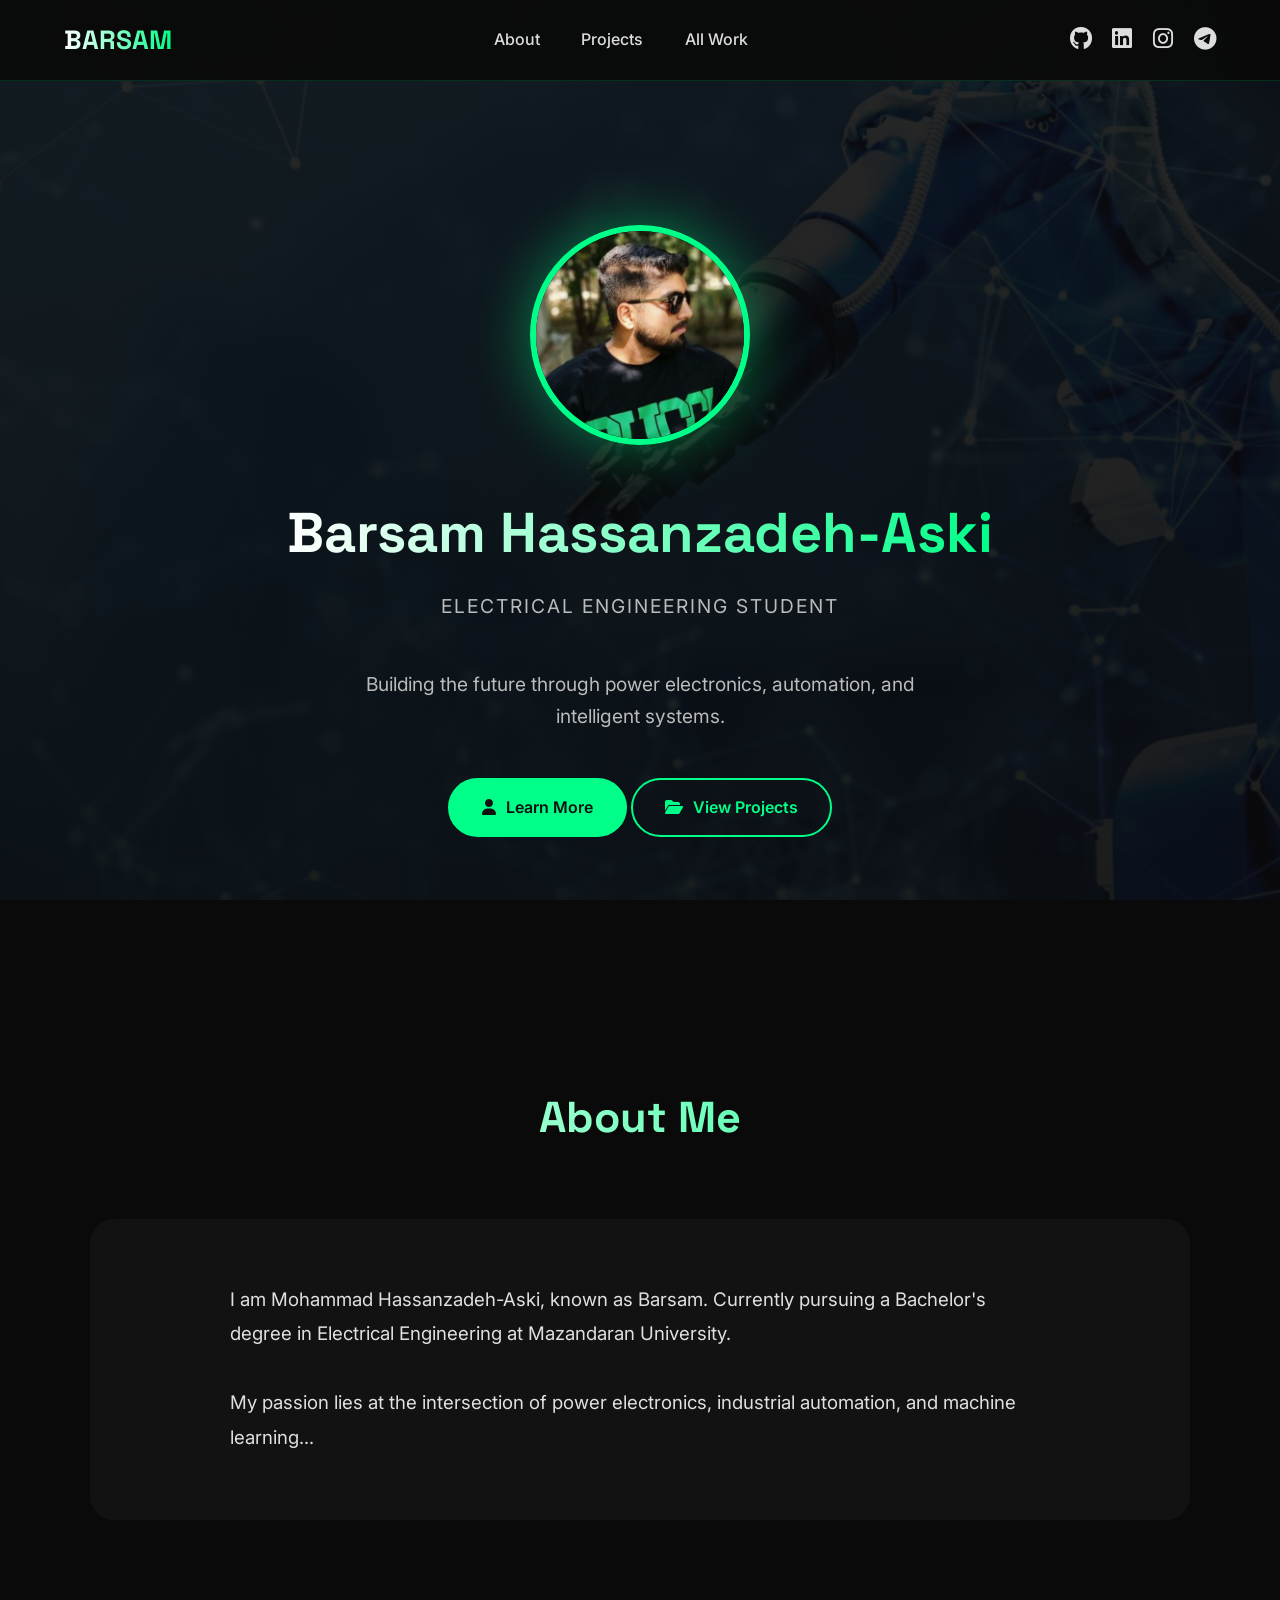
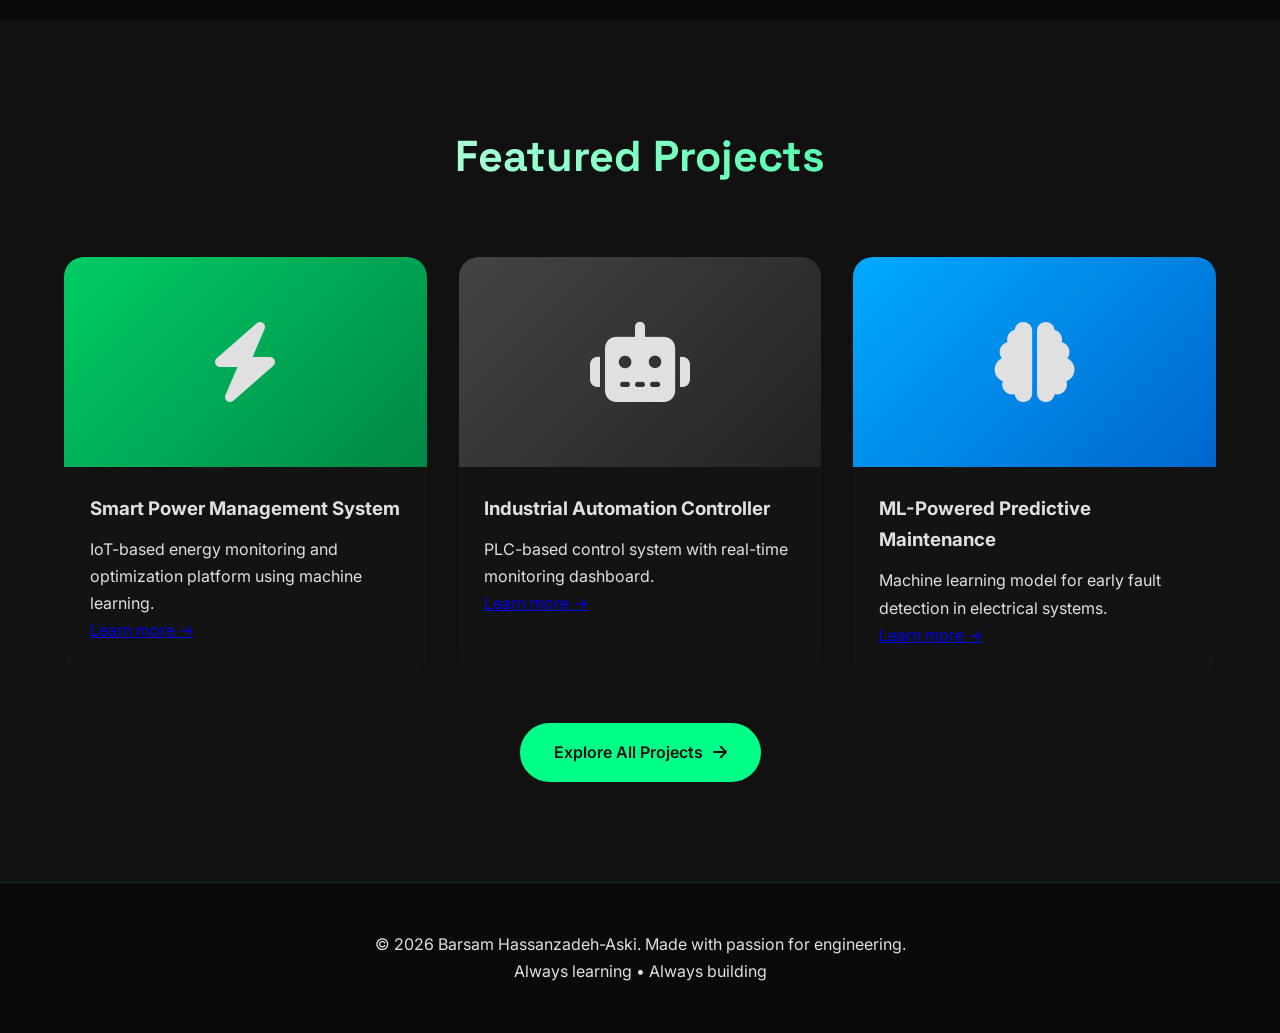
==== commit ab7c38b6: "all the tasks were updated all the tasks were updated" ====
--- a/index.html
+++ b/index.html
@@ -2,73 +2,160 @@
 <html lang="en">
 <head>
     <meta charset="UTF-8">
-    <meta name="viewport" content="width=device-width, initial-scale=1.0, viewport-fit=cover">
-    <title>Barsam | Electrical Engineering Student</title>
-    <!-- Font Awesome Icons CDN -->
-    <link rel="stylesheet" href="https://cdnjs.cloudflare.com/ajax/libs/font-awesome/6.0.0-beta3/css/all.min.css">
-    <!-- Google Fonts Poppins -->
-    <link href="https://fonts.googleapis.com/css2?family=Poppins:wght@300;400;500;600;700;800&display=swap" rel="stylesheet">
-    <!-- External CSS -->
+    <meta name="viewport" content="width=device-width, initial-scale=1.0">
+    <title>Barsam Hassanzadeh-Aski | Electrical Engineer</title>
+    <meta name="description" content="Electrical Engineering Student passionate about power electronics, industrial automation, and AI-powered systems.">
+    
+    <link rel="stylesheet" href="https://cdnjs.cloudflare.com/ajax/libs/font-awesome/6.5.1/css/all.min.css">
+    <link href="https://fonts.googleapis.com/css2?family=Inter:wght@300;400;500;600;700&family=Space+Grotesk:wght@500;600;700&display=swap" rel="stylesheet">
+    
     <link rel="stylesheet" href="style.css">
 </head>
 <body>
-    <!-- Header Section -->
-    <div class="header">
-        <img src="Bwar3am.jpg" alt="Barsam Hassanzadeh-Aski Profile Picture">
-        <h2>Barsam Hassanzadeh-Aski</h2>
-        <p>Electrical Engineering Student</p>
-    </div>
-    <!-- About Section -->
-    <div class="about">
-        <h3>About Me</h3>
-        <p>
-            I am Mohammad Hassanzadeh-Aski, known as Barsam.
-            I am currently pursuing a degree in Electrical Engineering
-            at Mazandaran University.
-            <br><br>
-            My interests revolve around power electronics,
-            industrial automation, and intelligent systems.
-            I am especially fascinated by combining machine learning
-            with power systems to build smarter and more efficient
-            technologies for the future.
-            <br><br>
-            My goal is to continuously improve my technical skills
-            and contribute to innovative engineering solutions
-            that make a meaningful impact.
-        </p>
-    </div>
-    <!-- Projects & Research Section -->
-    <div class="projects-section">
-        <h3>Projects & Research</h3>
-        <p>
-            Throughout my academic journey, I have explored various
-            engineering topics through practical projects and personal
-            research. From embedded systems and industrial automation
-            to intelligent applications of machine learning, each
-            experience has strengthened my problem-solving abilities
-            and deepened my passion for innovation.
-        </p>
-        <a href="projects.html" class="projects-btn">
-            <i class="fas fa-folder-open"></i>
-            View My Projects
-        </a>
-    </div>
-    <!-- Navigation Bar - Fixed at top on desktop, at bottom on mobile/tablet (user scrolls to see it) -->
-    <div class="navbar">
-        <div class="nav-left">
-            <a href="https://github.com/Bwar3am" target="_blank" rel="noopener noreferrer">
-                <i class="fab fa-github"></i>
-            </a>
-            <a href="https://www.instagram.com/barsam.h.aski" target="_blank" rel="noopener noreferrer">
-                <i class="fab fa-instagram"></i>
-            </a>
-            <a href="https://www.linkedin.com/in/barsam-hassanzadeh-askii" target="_blank" rel="noopener noreferrer">
-                <i class="fab fa-linkedin"></i>
-            </a>
-            <a href="https://t.me/Bwar3am" target="_blank" rel="noopener noreferrer">
-                <i class="fab fa-telegram"></i>
-            </a>
+    <!-- Background -->
+    <div class="background"></div>
+
+    <!-- Navbar -->
+    <nav class="navbar">
+        <div class="nav-logo">BARSAM</div>
+        
+        <ul class="nav-links">
+            <li><a href="#about">About</a></li>
+            <li><a href="#projects">Projects</a></li>
+            <li><a href="projects.html">All Work</a></li>
+        </ul>
+
+        <div class="nav-social desktop-social">
+            <a href="https://github.com/Bwar3am" target="_blank"><i class="fab fa-github"></i></a>
+            <a href="https://www.linkedin.com/in/barsam-hassanzadeh-askii" target="_blank"><i class="fab fa-linkedin"></i></a>
+            <a href="https://www.instagram.com/barsam.h.aski" target="_blank"><i class="fab fa-instagram"></i></a>
+            <a href="https://t.me/Bwar3am" target="_blank"><i class="fab fa-telegram"></i></a>
+        </div>
+
+        <!-- Hamburger -->
+        <div class="hamburger">
+            <i class="fas fa-bars"></i>
+        </div>
+    </nav>
+
+    <!-- Mobile Menu -->
+    <div class="mobile-menu" id="mobileMenu">
+        <a href="#about">About</a>
+        <a href="#projects">Projects</a>
+        <a href="projects.html">All Projects</a>
+        
+        <div class="mobile-social">
+            <a href="https://github.com/Bwar3am" target="_blank"><i class="fab fa-github"></i></a>
+            <a href="https://www.linkedin.com/in/barsam-hassanzadeh-askii" target="_blank"><i class="fab fa-linkedin"></i></a>
+            <a href="https://www.instagram.com/barsam.h.aski" target="_blank"><i class="fab fa-instagram"></i></a>
+            <a href="https://t.me/Bwar3am" target="_blank"><i class="fab fa-telegram"></i></a>
         </div>
     </div>
+
+    <!-- Hero -->
+    <section class="hero">
+        <div class="hero-content">
+            <img src="Bwar3am.jpg" alt="Barsam Hassanzadeh-Aski" class="profile-img">
+            <h1>Barsam Hassanzadeh-Aski</h1>
+            <p class="subtitle">Electrical Engineering Student</p>
+            <p>Building the future through power electronics, automation, and intelligent systems.</p>
+            
+            <div class="cta-buttons">
+                <a href="#about" class="btn btn-primary"><i class="fas fa-user"></i> Learn More</a>
+                <a href="projects.html" class="btn btn-outline"><i class="fas fa-folder-open"></i> View Projects</a>
+            </div>
+        </div>
+    </section>
+
+    <!-- About -->
+    <section id="about">
+        <h2 class="section-title">About Me</h2>
+        <div class="about-section">
+            <p class="about-text">
+                I am Mohammad Hassanzadeh-Aski, known as Barsam. Currently pursuing a Bachelor's degree in Electrical Engineering at Mazandaran University.
+                <br><br>
+                My passion lies at the intersection of power electronics, industrial automation, and machine learning...
+            </p>
+        </div>
+    </section>
+
+    <!-- Projects Teaser -->
+    <section id="projects" class="projects-section">
+        <h2 class="section-title">Featured Projects</h2>
+        <div class="projects-grid">
+            <div class="project-card">
+                <div class="project-image" style="background: linear-gradient(135deg, #00cc66, #008844);">
+                    <i class="fas fa-bolt"></i>
+                </div>
+                <div class="project-info">
+                    <h3>Smart Power Management System</h3>
+                    <p>IoT-based energy monitoring and optimization platform using machine learning.</p>
+                    <a href="projects.html">Learn more →</a>
+                </div>
+            </div>
+            
+            <div class="project-card">
+                <div class="project-image" style="background: linear-gradient(135deg, #444, #222);">
+                    <i class="fas fa-robot"></i>
+                </div>
+                <div class="project-info">
+                    <h3>Industrial Automation Controller</h3>
+                    <p>PLC-based control system with real-time monitoring dashboard.</p>
+                    <a href="projects.html">Learn more →</a>
+                </div>
+            </div>
+            
+            <div class="project-card">
+                <div class="project-image" style="background: linear-gradient(135deg, #00aaff, #0066cc);">
+                    <i class="fas fa-brain"></i>
+                </div>
+                <div class="project-info">
+                    <h3>ML-Powered Predictive Maintenance</h3>
+                    <p>Machine learning model for early fault detection in electrical systems.</p>
+                    <a href="projects.html">Learn more →</a>
+                </div>
+            </div>
+        </div>
+        
+        <div class="projects-btn-container">
+            <a href="projects.html" class="btn btn-primary">Explore All Projects <i class="fas fa-arrow-right"></i></a>
+        </div>
+    </section>
+
+    <!-- Footer -->
+    <footer>
+        <p>&copy; 2026 Barsam Hassanzadeh-Aski. Made with passion for engineering.</p>
+        <p>Always learning • Always building</p>
+    </footer>
+
+    <script>
+        // Mobile Menu Toggle
+        const hamburger = document.querySelector('.hamburger');
+        const mobileMenu = document.getElementById('mobileMenu');
+
+        hamburger.addEventListener('click', () => {
+            mobileMenu.classList.toggle('active');
+            hamburger.classList.toggle('active');
+        });
+
+        // Close menu when clicking a link
+        document.querySelectorAll('.mobile-menu a').forEach(link => {
+            link.addEventListener('click', () => {
+                mobileMenu.classList.remove('active');
+                hamburger.classList.remove('active');
+            });
+        });
+
+        // Scroll animation
+        function handleScroll() {
+            document.querySelectorAll('.fade-in').forEach(el => {
+                if (el.getBoundingClientRect().top <= window.innerHeight * 0.85) {
+                    el.classList.add('visible');
+                }
+            });
+        }
+        window.addEventListener('scroll', handleScroll);
+        window.addEventListener('load', handleScroll);
+    </script>
 </body>
-</html> +</html>
--- a/style.css
+++ b/style.css
@@ -1,447 +1,343 @@
-/* ================= GLOBAL RESET ================= */
+/* ================== ROOT VARIABLES ================== */
+:root {
+    --primary: #00ff88;
+    --primary-dark: #00cc66;
+    --bg: #0a0a0a;
+    --card: rgba(20, 20, 20, 0.92);
+}
+
+/* ================== GLOBAL RESET ================== */
 * {
-    box-sizing: border-box;
     margin: 0;
     padding: 0;
-}
-
-/* ================= BODY STYLES ================= */
+    box-sizing: border-box;
+}
+
 body {
-    font-family: 'Poppins', sans-serif;
-    background-image: url("modern.jpg");
+    font-family: 'Inter', sans-serif;
+    background-color: var(--bg);
+    color: #e0e0e0;
+    line-height: 1.7;
+    overflow-x: hidden;
+}
+
+/* Background */
+.background {
+    position: fixed;
+    inset: 0;
+    background-image: linear-gradient(rgba(10, 10, 10, 0.88), rgba(10, 10, 10, 0.92)), url('modern.jpg');
     background-size: cover;
     background-position: center;
     background-attachment: fixed;
-    background-color: #111;
-    color: #f2f2f2;
+    z-index: -1;
+}
+
+/* ================== NAVBAR ================== */
+.navbar {
+    position: relative;
+    padding: 1.1rem 5%;
+    display: flex;
+    align-items: center;
+    justify-content: space-between;
+    background: rgba(10, 10, 10, 0.95);
+    backdrop-filter: blur(16px);
+    border-bottom: 1px solid rgba(0, 255, 136, 0.15);
+    z-index: 1000;
+}
+
+.nav-logo {
+    font-family: 'Space Grotesk', sans-serif;
+    font-size: 1.65rem;
+    font-weight: 700;
+    background: linear-gradient(90deg, #ffffff, var(--primary));
+    -webkit-background-clip: text;
+    -webkit-text-fill-color: transparent;
+}
+
+.nav-links {
+    display: flex;
+    gap: 2.6rem;
+    list-style: none;
+}
+
+.nav-links a {
+    color: #ddd;
+    text-decoration: none;
+    font-weight: 500;
+    position: relative;
+    transition: color 0.3s;
+}
+
+.nav-links a::after {
+    content: '';
+    position: absolute;
+    width: 0;
+    height: 2px;
+    bottom: -5px;
+    left: 0;
+    background-color: var(--primary);
+    transition: width 0.3s ease;
+}
+
+.nav-links a:hover::after { width: 100%; }
+.nav-links a:hover { color: var(--primary); }
+
+/* Social Icons */
+.nav-social {
+    display: flex;
+    gap: 1.3rem;
+}
+
+.nav-social a {
+    color: #ddd;
+    font-size: 1.45rem;
+    transition: all 0.3s ease;
+}
+
+.nav-social a:hover {
+    color: var(--primary);
+    transform: translateY(-3px);
+}
+
+/* Hamburger Menu */
+.hamburger {
+    display: none;
+    font-size: 1.8rem;
+    color: white;
+    cursor: pointer;
+    z-index: 1001;
+}
+
+/* Mobile Menu */
+.mobile-menu {
+    display: none;
+    flex-direction: column;
+    background: rgba(15, 15, 15, 0.98);
+    padding: 2rem 5%;
+    gap: 1.8rem;
+    font-size: 1.2rem;
+    border-bottom: 1px solid rgba(0, 255, 136, 0.2);
+}
+
+.mobile-menu.active {
+    display: flex;
+}
+
+.mobile-menu a {
+    color: #ddd;
+    text-decoration: none;
+}
+
+.mobile-social {
+    display: flex;
+    gap: 2rem;
+    justify-content: center;
+    margin-top: 1rem;
+}
+
+.mobile-social a {
+    font-size: 1.7rem;
+}
+
+/* ================== HERO SECTION ================== */
+.hero {
     min-height: 100vh;
     display: flex;
-    flex-direction: column;
-    line-height: 1.6;
-}
-
-/* ===================================================== */
-/* ================= NAVBAR (DESKTOP) =================== */
-/* A floating glass pill anchored top-left, with a brand   */
-/* mark (added via ::before, no HTML changes needed) and    */
-/* a divider separating it from the social icons.           */
-/* ===================================================== */
-.navbar {
-    position: fixed;
-    top: 18px;
-    left: 18px;
-    display: flex;
     align-items: center;
-    gap: 14px;
-    padding: 10px 22px;
-    background: linear-gradient(135deg, rgba(22, 22, 22, 0.8), rgba(8, 8, 8, 0.9));
-    border: 1px solid rgba(0, 255, 136, 0.25);
+    justify-content: center;
+    text-align: center;
+    padding: 0 5%;
+}
+
+.hero-content {
+    max-width: 820px;
+}
+
+.profile-img {
+    width: 220px;
+    height: 220px;
+    border-radius: 50%;
+    border: 6px solid var(--primary);
+    box-shadow: 0 0 60px rgba(0, 255, 136, 0.45);
+    margin-bottom: 2rem;
+    object-fit: cover;
+    transition: transform 0.4s ease;
+}
+
+.profile-img:hover {
+    transform: scale(1.05);
+}
+
+.hero h1 {
+    font-family: 'Space Grotesk', sans-serif;
+    font-size: 3.5rem;
+    margin-bottom: 0.6rem;
+    background: linear-gradient(90deg, #fff, var(--primary));
+    -webkit-background-clip: text;
+    -webkit-text-fill-color: transparent;
+}
+
+.subtitle {
+    font-size: 1.35rem;
+    color: var(--primary);
+    margin-bottom: 1.5rem;
+    letter-spacing: 2px;
+    text-transform: uppercase;
+}
+
+.hero p {
+    font-size: 1.2rem;
+    max-width: 620px;
+    margin: 0 auto 2.8rem;
+    color: #bbb;
+}
+
+/* Buttons */
+.btn {
+    padding: 14px 32px;
     border-radius: 50px;
-    backdrop-filter: blur(14px);
-    box-shadow:
-        0 8px 28px rgba(0, 255, 136, 0.18),
-        0 2px 10px rgba(0, 0, 0, 0.45);
-    z-index: 1000;
-    transition: box-shadow 0.3s ease, border-color 0.3s ease;
-}
-
-.navbar:hover {
-    border-color: rgba(0, 255, 136, 0.5);
-    box-shadow:
-        0 10px 32px rgba(0, 255, 136, 0.28),
-        0 2px 10px rgba(0, 0, 0, 0.45);
-}
-
-/* Brand mark, generated purely with CSS so the markup stays untouched */
-.navbar::before {
-    content: "BARSAM";
-    font-weight: 700;
-    font-size: 15px;
-    letter-spacing: 2px;
-    background: linear-gradient(90deg, #00ff88, #00cc66);
-    -webkit-background-clip: text;
-    background-clip: text;
-    color: transparent;
-    white-space: nowrap;
-}
-
-/* Divider between the brand mark and the social icons */
-.nav-left {
-    display: flex;
-    flex-wrap: wrap;
-    align-items: center;
-    justify-content: flex-start;
-    gap: 12px;
-    padding-left: 14px;
-    border-left: 1px solid rgba(255, 255, 255, 0.15);
-}
-
-.nav-left a {
-    color: #f2f2f2;
-    font-size: 18px;
+    font-weight: 600;
     text-decoration: none;
     display: inline-flex;
     align-items: center;
+    gap: 10px;
+    transition: all 0.4s ease;
+}
+
+.btn-primary {
+    background: var(--primary);
+    color: #111;
+    border: 2px solid var(--primary);
+}
+
+.btn-primary:hover {
+    background: transparent;
+    color: var(--primary);
+    transform: translateY(-4px);
+}
+
+.btn-outline {
+    border: 2px solid var(--primary);
+    color: var(--primary);
+}
+
+.btn-outline:hover {
+    background: var(--primary);
+    color: #111;
+}
+
+/* ================== SECTIONS ================== */
+section {
+    padding: 100px 5%;
+}
+
+.section-title {
+    font-family: 'Space Grotesk', sans-serif;
+    font-size: 2.7rem;
+    text-align: center;
+    margin-bottom: 4rem;
+    background: linear-gradient(90deg, #fff, var(--primary));
+    -webkit-background-clip: text;
+    -webkit-text-fill-color: transparent;
+}
+
+.about-section {
+    background: var(--card);
+    border-radius: 24px;
+    padding: 4rem 6%;
+    max-width: 1100px;
+    margin: 0 auto;
+}
+
+.about-text {
+    font-size: 1.17rem;
+    line-height: 1.85;
+    max-width: 820px;
+    margin: 0 auto;
+}
+
+/* Projects */
+.projects-section {
+    background: #111;
+}
+
+.projects-grid {
+    display: grid;
+    grid-template-columns: repeat(auto-fit, minmax(300px, 1fr));
+    gap: 2rem;
+    max-width: 1250px;
+    margin: 0 auto;
+}
+
+.project-card {
+    background: var(--card);
+    border-radius: 20px;
+    overflow: hidden;
+    transition: all 0.4s ease;
+}
+
+.project-card:hover {
+    transform: translateY(-12px);
+}
+
+.project-image {
+    height: 210px;
+    display: flex;
+    align-items: center;
     justify-content: center;
-    width: 38px;
-    height: 38px;
-    border-radius: 50%;
-    background-color: rgba(255, 255, 255, 0.06);
-    transition: all 0.25s ease;
-}
-
-.nav-left a:hover {
-    color: #00ff88;
-    background-color: rgba(0, 255, 136, 0.18);
-    transform: translateY(-3px);
-    box-shadow: 0 5px 15px rgba(0, 255, 136, 0.3);
-}
-
-.nav-left a:active {
-    transform: translateY(0);
-}
-
-/* Credit text only appears on tablet/mobile, stacked under the icons */
-.navbar::after {
-    content: "Made with passion by Barsam \00A9 2026";
-    display: none;
-}
-
-/* ================= HEADER STYLES ================= */
-.header {
+    font-size: 5rem;
+}
+
+.project-info {
+    padding: 1.6rem;
+}
+
+.project-info h3 {
+    margin-bottom: 0.7rem;
+}
+
+.projects-btn-container {
     text-align: center;
-    padding: 60px 20px 30px 20px;
-    margin-top: 100px; /* clearance for the floating navbar */
-}
-
-.header img {
-    width: 200px;
-    height: 200px;
-    border-radius: 50%;
-    margin-bottom: 22px;
-    border: 3px solid #00ff88;
-    box-shadow: 0 0 25px rgba(0, 255, 136, 0.5);
-    object-fit: cover;
-}
-
-.header h2 {
-    font-size: 34px;
-    font-weight: 800;
-    letter-spacing: 0.5px;
-    background: linear-gradient(90deg, #ffffff, #00ff88);
-    -webkit-background-clip: text;
-    background-clip: text;
-    color: transparent;
-    text-shadow: 0 2px 14px rgba(0, 255, 136, 0.25);
-    margin-bottom: 10px;
-}
-
-.header p {
-    font-size: 17px;
-    font-weight: 500;
-    letter-spacing: 1px;
-    text-transform: uppercase;
-    color: #00ff88;
-    opacity: 0.85;
-    margin: 5px 0;
-}
-
-/* ================= ABOUT SECTION STYLES ================= */
-.about {
-    padding: 70px 20px;
+    margin-top: 3rem;
+}
+
+/* Footer */
+footer {
+    background: #0a0a0a;
+    padding: 3rem 5%;
     text-align: center;
-    background-color: rgba(26, 26, 26, 0.85);
-    margin: 20px;
-    border-radius: 20px;
-    backdrop-filter: blur(3px);
-    box-shadow: 0 10px 30px rgba(0, 0, 0, 0.5);
-}
-
-.about h3 {
-    margin-bottom: 40px;
-    font-size: 27px;
-    font-weight: 700;
-    letter-spacing: 1px;
-    color: #00ff88;
-    text-shadow: 0 2px 10px rgba(0, 255, 136, 0.5);
-    position: relative;
-    display: inline-block;
-}
-
-.about h3::after {
-    content: '';
-    position: absolute;
-    bottom: -10px;
-    left: 50%;
-    transform: translateX(-50%);
-    width: 80px;
-    height: 3px;
-    background: linear-gradient(90deg, transparent, #00ff88, transparent);
-    border-radius: 3px;
-}
-
-.about p {
-    max-width: 800px;
-    margin: auto;
-    line-height: 1.85;
-    font-size: 18px;
-    font-weight: 300;
-    color: #dcdcdc;
-}
-
-/* ================= PROJECTS SECTION STYLES ================= */
-.projects-section {
-    margin: 20px;
-    margin-bottom: 20px;
-    padding: 70px 20px;
-    text-align: center;
-    background-color: rgba(26, 26, 26, 0.85);
-    border-radius: 20px;
-    backdrop-filter: blur(3px);
-    box-shadow: 0 10px 30px rgba(0, 0, 0, 0.5);
-}
-
-.projects-section h3 {
-    margin-bottom: 40px;
-    font-size: 27px;
-    font-weight: 700;
-    letter-spacing: 1px;
-    color: #00ff88;
-    text-shadow: 0 2px 10px rgba(0, 255, 136, 0.5);
-    position: relative;
-    display: inline-block;
-}
-
-.projects-section h3::after {
-    content: '';
-    position: absolute;
-    bottom: -10px;
-    left: 50%;
-    transform: translateX(-50%);
-    width: 80px;
-    height: 3px;
-    background: linear-gradient(90deg, transparent, #00ff88, transparent);
-    border-radius: 3px;
-}
-
-.projects-section p {
-    max-width: 800px;
-    margin: 0 auto 25px auto;
-    line-height: 1.85;
-    font-size: 18px;
-    font-weight: 300;
-    color: #dcdcdc;
-}
-
-.projects-section .projects-btn {
-    display: inline-block;
-    color: #f2f2f2;
-    text-decoration: none;
-    padding: 13px 30px;
-    border: 1px solid #00ff88;
-    border-radius: 30px;
-    background-color: rgba(0, 0, 0, 0.4);
-    transition: 0.3s;
-    font-weight: 600;
-    font-size: 16px;
-    letter-spacing: 0.5px;
-    cursor: pointer;
-}
-
-.projects-section .projects-btn i {
-    margin-right: 8px;
-}
-
-.projects-section .projects-btn:hover {
-    background-color: #00ff88;
-    color: #111;
-    box-shadow: 0 0 18px #00ff88;
-    transform: translateY(-2px);
-}
-
-.projects-section .projects-btn:active {
-    transform: translateY(0);
-}
-
-/* ===================================================== */
-/* ================= TABLET RESPONSIVE ================== */
-/* Navbar becomes a full-width floating dock at the bottom */
-/* ===================================================== */
+    border-top: 1px solid rgba(0, 255, 136, 0.15);
+}
+
+/* ================== RESPONSIVE - MOBILE FIRST ================== */
 @media (max-width: 992px) {
-    .navbar {
-        margin-top: auto;
-        position: relative;
-        top: auto;
-        left: auto;
-        width: calc(100% - 32px);
-        margin: auto 16px 16px 16px;
-        flex-direction: column;
-        justify-content: center;
-        padding: 16px;
-        border-radius: 24px;
-    }
-
-    .navbar::before {
-        margin-bottom: 4px;
-    }
-
-    .nav-left {
-        justify-content: center;
-        width: 100%;
-        gap: 18px;
-        padding-left: 0;
-        border-left: none;
-        border-top: 1px solid rgba(255, 255, 255, 0.15);
-        padding-top: 12px;
-        margin-top: 4px;
-    }
-
-    .nav-left a {
-        width: 46px;
-        height: 46px;
-        font-size: 22px;
-    }
-
-    .navbar::after {
-        display: block;
-        width: 100%;
-        text-align: center;
-        font-size: 11px;
-        opacity: 0.7;
-        margin-top: 8px;
-        color: #00ff88;
-        letter-spacing: 0.5px;
-    }
-
-    .header {
-        margin-top: 0;
-    }
-
-    .header img {
-        width: 160px;
-        height: 160px;
-    }
-
-    .header h2 {
-        font-size: 28px;
-    }
-
-    .about, .projects-section {
-        margin: 15px;
-        padding: 50px 15px;
-    }
-
-    .about p, .projects-section p {
-        font-size: 16px;
-    }
-}
-
-/* ===================================================== */
-/* ================= MOBILE RESPONSIVE =================== */
-/* ===================================================== */
-@media (max-width: 600px) {
-    .navbar {
-        width: calc(100% - 20px);
-        margin: auto 10px 10px 10px;
-        padding: 14px 12px;
-        border-radius: 18px;
-    }
-
-    .nav-left {
-        gap: 12px;
-    }
-
-    .nav-left a {
-        width: 38px;
-        height: 38px;
-        font-size: 18px;
-    }
-
-    .navbar::after {
-        font-size: 9px;
-        margin-top: 5px;
-    }
-
-    .header {
-        padding: 30px 15px 20px 15px;
-    }
-
-    .header img {
-        width: 120px;
-        height: 120px;
-    }
-
-    .header h2 {
-        font-size: 22px;
-    }
-
-    .header p {
-        font-size: 13px;
-    }
-
-    .about {
-        padding: 35px 15px;
-        margin: 10px;
-    }
-
-    .about h3 {
-        font-size: 20px;
-        margin-bottom: 30px;
-    }
-
-    .about p {
-        font-size: 14px;
-        line-height: 1.6;
-    }
-
-    .projects-section {
-        padding: 35px 15px;
-        margin: 10px;
-        margin-bottom: 10px;
-    }
-
-    .projects-section h3 {
-        font-size: 20px;
-        margin-bottom: 30px;
-    }
-
-    .projects-section p {
-        font-size: 14px;
-        line-height: 1.6;
-    }
-
-    .projects-section .projects-btn {
-        padding: 9px 22px;
-        font-size: 13px;
-    }
-}
-
-/* ================= EXTRA SMALL MOBILE ================= */
-@media (max-width: 400px) {
-    .navbar::before {
-        font-size: 13px;
-    }
-
-    .nav-left {
-        gap: 8px;
-    }
-
-    .nav-left a {
-        width: 34px;
-        height: 34px;
-        font-size: 16px;
-    }
-
-    .navbar::after {
-        font-size: 8px;
-        margin-top: 4px;
-    }
-
-    .about h3, .projects-section h3 {
-        font-size: 18px;
-    }
-
-    .about, .projects-section {
-        padding: 30px 12px;
-    }
+    .nav-links,
+    .nav-social { display: none; }
+    .hamburger { display: block; }
+    
+    .hero h1 { font-size: 2.8rem; }
+    .profile-img { width: 190px; height: 190px; }
+    .section-title { font-size: 2.4rem; }
+}
+
+@media (max-width: 768px) {
+    .navbar { padding: 1rem 5%; }
+    .hero { min-height: 88vh; }
+    
+    .about-section,
+    .projects-section { padding: 3rem 5%; }
+    
+    .projects-grid { grid-template-columns: 1fr; }
+    .project-image { height: 190px; }
+}
+
+@media (max-width: 480px) {
+    .hero h1 { font-size: 2.3rem; }
+    .subtitle { font-size: 1.15rem; }
+    .profile-img { width: 155px; height: 155px; }
+    
+    .btn { padding: 12px 26px; font-size: 1rem; }
+    
+    section { padding: 80px 5%; }
+    .about-text { font-size: 1.08rem; }
 }
